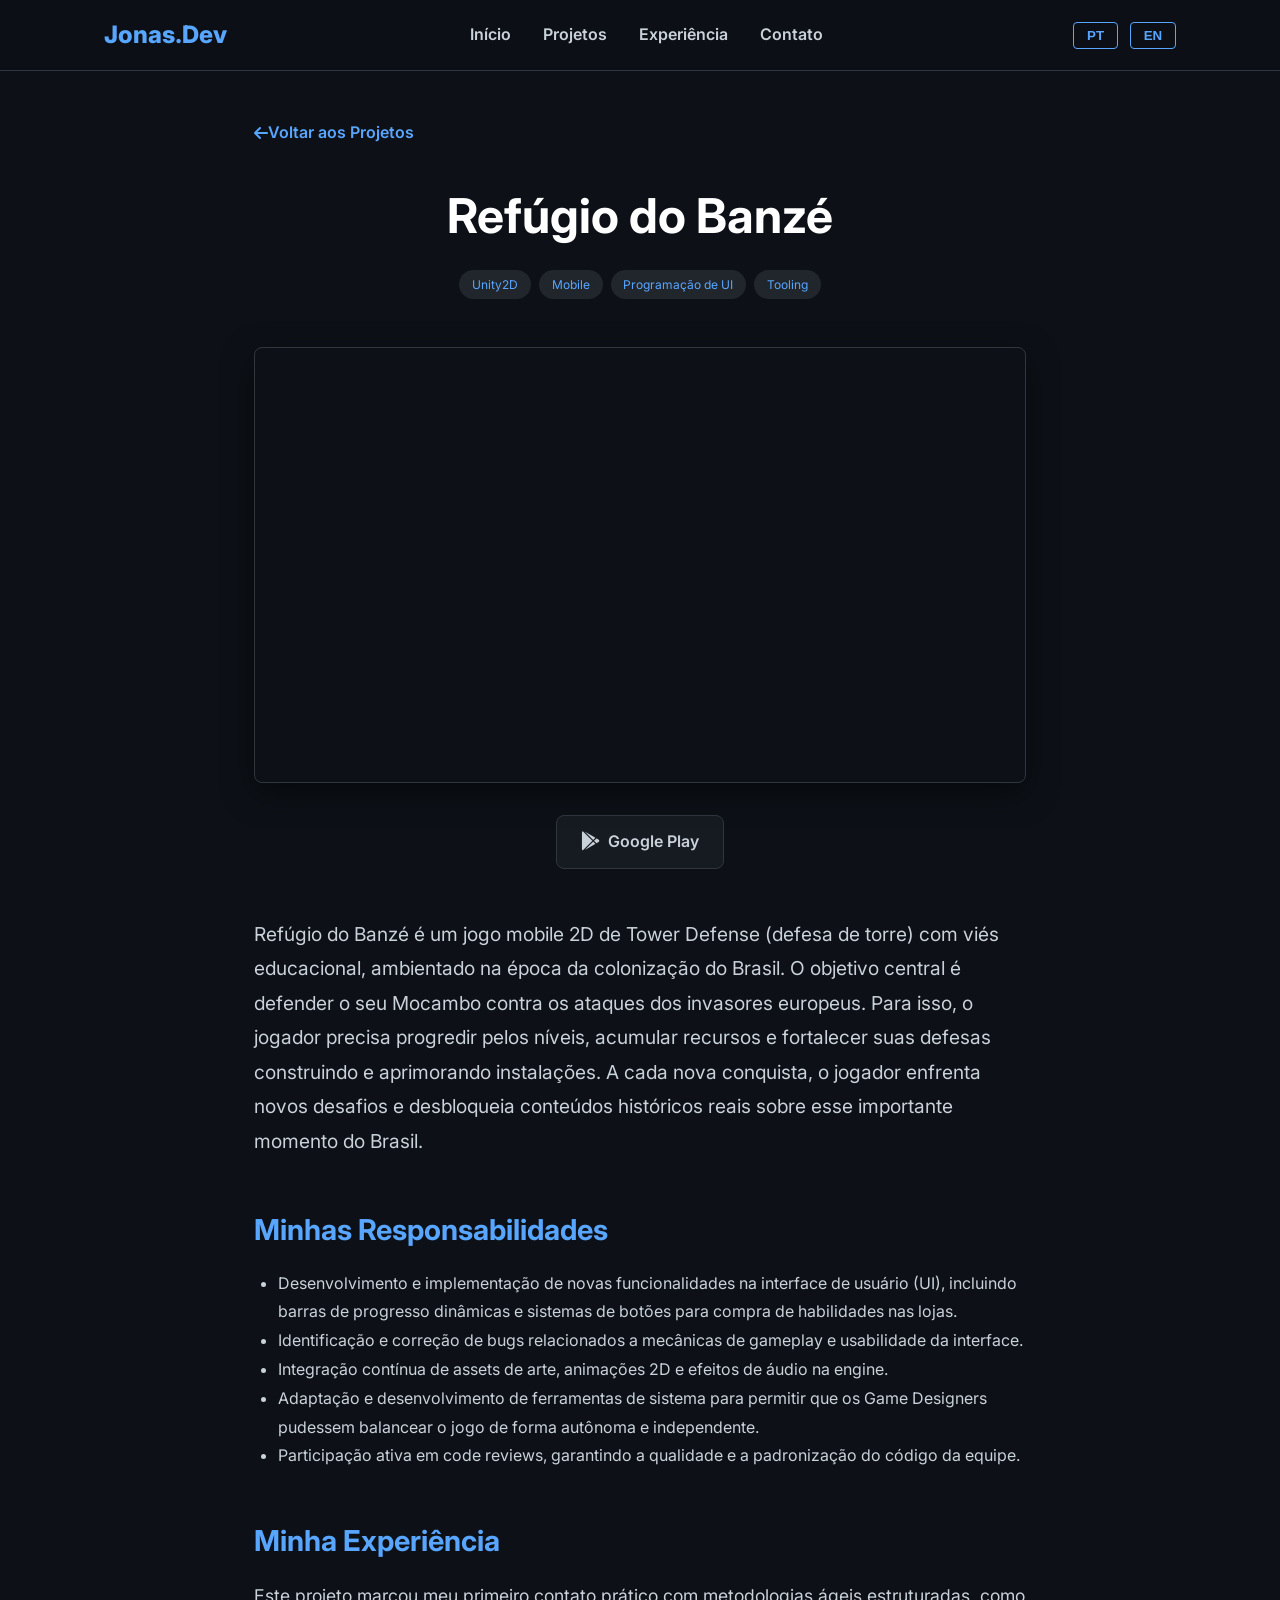
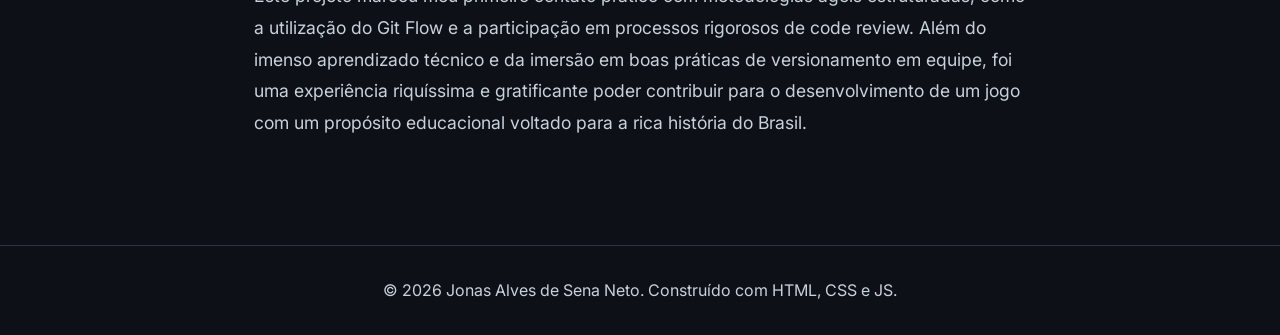
==== banze.html @ 4d8dca1b "add base project" ====
<!DOCTYPE html>
<html lang="pt-BR">
<head>
    <meta charset="UTF-8">
    <meta name="viewport" content="width=device-width, initial-scale=1.0">
    <title>Refúgio do Banzé | Jonas Sena</title>
    <link href="https://fonts.googleapis.com/css2?family=Inter:wght@300;400;600;800&display=swap" rel="stylesheet">
    <link rel="stylesheet" href="https://cdnjs.cloudflare.com/ajax/libs/font-awesome/6.4.0/css/all.min.css">
    <link rel="stylesheet" href="css/style.css">
</head>
<body>

    <header>
        <nav>
            <div class="logo">Jonas.Dev</div>
            <ul class="nav-links">
                <li><a href="index.html#inicio" data-i18n="nav_home">Início</a></li>
                <li><a href="index.html#projetos" data-i18n="nav_projects">Projetos</a></li>
                <li><a href="index.html#experiencia" data-i18n="nav_experience">Experiência</a></li>
                <li><a href="index.html#contato" data-i18n="nav_contact">Contato</a></li>
            </ul>
            <div class="lang-buttons">
                <button onclick="changeLanguage('pt')">PT</button>
                <button onclick="changeLanguage('en')">EN</button>
            </div>
        </nav>
    </header>

    <section class="project-page fade-in">
        <a href="index.html#projetos" class="back-link"><i class="fa-solid fa-arrow-left"></i> <span data-i18n="btn_back">Voltar aos Projetos</span></a>

        <div class="project-header">
            <h1 data-i18n="proj3_title">Refúgio do Banzé</h1>
            <div class="tags" style="justify-content: center;">
                <span data-i18n="tag_unity2d">Unity2D</span>
                <span data-i18n="tag_mobile">Mobile</span>
                <span data-i18n="tag_ui_prog">Programação de UI</span>
                <span data-i18n="tag_tooling">Tooling</span>
            </div>
        </div>

        <div class="project-video-container">
            <iframe src="https://www.youtube.com/embed/COLOQUE_SEU_VIDEO_AQUI" title="Refúgio do Banzé Gameplay" frameborder="0" allow="accelerometer; autoplay; clipboard-write; encrypted-media; gyroscope; picture-in-picture" allowfullscreen></iframe>
        </div>

        <div class="platform-links">
            <a href="https://play.google.com/store/apps/details?id=com.BaladeiraStudio.RefugioDoBanze" target="_blank" class="platform-btn playstore">
                <i class="fa-brands fa-google-play"></i> Google Play
            </a>
        </div>

        <div class="project-details">
            <p data-i18n="banze_desc" style="font-size: 1.2rem; margin-bottom: 3rem;">
                Refúgio do Banzé é um jogo mobile 2D de Tower Defense (defesa de torre) com viés educacional, ambientado na época da colonização do Brasil. O objetivo central é defender o seu Mocambo contra os ataques dos invasores europeus. Para isso, o jogador precisa progredir pelos níveis, acumular recursos e fortalecer suas defesas construindo e aprimorando instalações. A cada nova conquista, o jogador enfrenta novos desafios e desbloqueia conteúdos históricos reais sobre esse importante momento do Brasil.
            </p>
            
            <h2 data-i18n="proj_resp_title">Minhas Responsabilidades</h2>
            <ul data-i18n="banze_resp_list" style="margin-bottom: 3rem; padding-left: 1.5rem; color: #c9d1d9; line-height: 1.8;">
                <li>Desenvolvimento e implementação de novas funcionalidades na interface de usuário (UI), incluindo barras de progresso dinâmicas e sistemas de botões para compra de habilidades nas lojas.</li>
                <li>Identificação e correção de bugs relacionados a mecânicas de gameplay e usabilidade da interface.</li>
                <li>Integração contínua de assets de arte, animações 2D e efeitos de áudio na engine.</li>
                <li>Adaptação e desenvolvimento de ferramentas de sistema para permitir que os Game Designers pudessem balancear o jogo de forma autônoma e independente.</li>
                <li>Participação ativa em code reviews, garantindo a qualidade e a padronização do código da equipe.</li>
            </ul>
            
            <h2 data-i18n="proj_exp_title">Minha Experiência</h2>
            <p data-i18n="banze_exp_text">
                Este projeto marcou meu primeiro contato prático com metodologias ágeis estruturadas, como a utilização do Git Flow e a participação em processos rigorosos de code review. Além do imenso aprendizado técnico e da imersão em boas práticas de versionamento em equipe, foi uma experiência riquíssima e gratificante poder contribuir para o desenvolvimento de um jogo com um propósito educacional voltado para a rica história do Brasil.
            </p>
        </div>
    </section>

    <footer>
        <p data-i18n="footer_text">© 2026 Jonas Alves de Sena Neto. Construído com HTML, CSS e JS.</p>
    </footer>

    <script src="js/main.js"></script>
</body>
</html>
---- css/style.css ----
/* Variáveis de Cores (Tema Escuro) */
:root {
    --bg-color: #0d1117; /* Fundo principal escuro */
    --surface-color: #161b22; /* Fundo secundário (cards) */
    --text-color: #c9d1d9; /* Texto claro */
    --accent-color: #58a6ff; /* Azul para destaques */
    --accent-hover: #1f6feb; /* Azul escuro para hover */
}

* {
    margin: 0;
    padding: 0;
    box-sizing: border-box;
}

html {
    scroll-behavior: smooth; /* Rolagem suave ao clicar nos links */
}

body {
    font-family: 'Inter', sans-serif;
    background-color: var(--bg-color);
    color: var(--text-color);
    line-height: 1.6;
}

/* --- Cabeçalho --- */
header {
    position: fixed;
    top: 0;
    width: 100%;
    background-color: rgba(13, 17, 23, 0.95);
    backdrop-filter: blur(5px);
    z-index: 1000;
    border-bottom: 1px solid #30363d;
}

nav {
    display: flex;
    justify-content: space-between;
    align-items: center;
    padding: 1rem 5%;
    max-width: 1200px;
    margin: 0 auto;
}

.logo {
    font-size: 1.5rem;
    font-weight: 800;
    color: var(--accent-color);
}

.nav-links {
    list-style: none;
    display: flex;
    gap: 2rem;
}

.nav-links a {
    color: var(--text-color);
    text-decoration: none;
    font-weight: 600;
    transition: color 0.3s;
}

.nav-links a:hover {
    color: var(--accent-color);
}

.lang-buttons button {
    background-color: transparent;
    border: 1px solid var(--accent-color);
    color: var(--accent-color);
    padding: 0.3rem 0.8rem;
    margin-left: 0.5rem;
    cursor: pointer;
    border-radius: 4px;
    font-weight: bold;
    transition: all 0.3s;
}

.lang-buttons button:hover {
    background-color: var(--accent-color);
    color: var(--bg-color);
}

/* --- Seções Globais --- */
section {
    padding: 100px 5% 50px;
    min-height: 100vh;
    max-width: 1200px;
    margin: 0 auto;
    display: flex;
    flex-direction: column;
    justify-content: center;
}

.section-title {
    font-size: 2.5rem;
    margin-bottom: 2rem;
    color: #fff;
    border-left: 4px solid var(--accent-color);
    padding-left: 10px;
}

.highlight {
    color: var(--accent-color);
}

/* --- Início --- */
.intro-wrapper {
    display: flex;
    align-items: center; /* Centraliza verticalmente o texto com a foto */
    justify-content: space-between;
    gap: 3rem; /* Espaço entre o texto e a foto */
}

.intro-content {
    flex: 1; /* Faz o texto ocupar o espaço restante */
}

.intro-content h1 {
    font-size: 4rem;
    line-height: 1.2;
}

.intro-content h2 {
    font-size: 2rem;
    color: #8b949e;
    margin-bottom: 1rem;
}

.intro-content p {
    font-size: 1.1rem;
    max-width: 650px;
    color: #c9d1d9;
}

/* Estilos da Foto de Perfil */
.intro-image {
    flex-shrink: 0; /* Impede a foto de amassar */
}

.intro-image img {
    width: 320px;
    height: 320px;
    object-fit: cover; /* Garante que a foto não fique esticada */
    border-radius: 50%; /* Deixa a foto redonda (mude para 15px se quiser quadrada com cantos arredondados) */
    border: 4px solid var(--accent-color); /* Borda com a cor de destaque do site */
    box-shadow: 0 10px 30px rgba(0, 0, 0, 0.5); /* Sombra suave para dar profundidade */
}

/* Responsividade (Para celulares e tablets) */
@media (max-width: 900px) {
    .intro-wrapper {
        flex-direction: column-reverse; /* Coloca o texto embaixo e a foto em cima no celular */
        text-align: center;
        gap: 2rem;
    }

    .intro-content p {
        max-width: 100%; /* O texto ocupa 100% da tela no celular */
        margin: 0 auto;
    }

    .intro-image img {
        width: 220px; /* Reduz o tamanho da foto no celular */
        height: 220px;
    }

    .intro-content h1 {
        font-size: 3rem; /* Reduz um pouco o título no celular */
    }
}

/* --- Habilidades --- */
.skills-grid {
    display: grid;
    /* Reduzimos a largura mínima para 110px, deixando as caixas mais compactas */
    grid-template-columns: repeat(auto-fit, minmax(110px, 1fr));
    gap: 1rem;
}

.skill-card {
    background-color: var(--surface-color);
    padding: 1.2rem 0.8rem; 
    border-radius: 8px;
    text-align: center;
    border: 1px solid #30363d;
    display: flex;
    flex-direction: column;
    justify-content: center;
    align-items: center;
}

.skill-card i {
    font-size: 3rem; /* Ícones grandes novamente para dar mais destaque */
    color: var(--accent-color);
    margin-bottom: 0.8rem;
}

.skill-card p {
    font-size: 0.9rem; 
    font-weight: 600;
    margin: 0; /* Remove margens extras do texto para não esticar a caixa */
}

/* CORREÇÃO: Bloco .skill-card:hover removido daqui para tirar o destaque */

/* --- Projetos --- */
.projects-container {
    display: grid;
    grid-template-columns: repeat(auto-fit, minmax(300px, 1fr));
    gap: 2rem;
}

.project-card {
    background-color: var(--surface-color);
    border-radius: 8px;
    overflow: hidden;
    border: 1px solid #30363d;
    
    /* Novas propriedades adicionadas */
    transition: transform 0.3s, border-color 0.3s;
    cursor: pointer; /* Garante que o cursor vire uma mãozinha */
    display: block; /* Necessário caso você transforme a div em link */
    text-decoration: none; /* Remove o sublinhado caso seja um link */
    color: inherit; /* Mantém a cor do texto original */
}

/* Novo efeito hover para os projetos */
.project-card:hover {
    transform: translateY(-5px);
    border-color: var(--accent-color);
}

/* O contêiner principal das capas */
.project-img {
    width: 100%; /* Faz a imagem ocupar toda a largura do card */
    height: 200px; /* Mantém a altura fixa padrão */
    object-fit: cover; /* MÁGICA: Corta a imagem perfeitamente se ela não couber, sem achatar! */
    display: block; /* Remove espaços em branco indesejados abaixo da imagem */
    border-bottom: 1px solid #30363d; /* Cria uma linha divisória sutil entre a imagem e o texto */
}

/* Regra PADRÃO: Mantém as outras imagens centralizadas e sem cortar (como Banzé, Machick, Eclipse) */
.project-img img {
    width: 100%;     /* Força a preencher a largura */
    height: 100%;    /* Força a preencher a altura (200px) */
    display: block;  /* Remove espaços em branco indesejados abaixo da imagem */
    object-fit: cover; /* A MÁGICA: Corta o excesso preenchendo o fundo sem distorcer! */
    object-position: left; /* Garante que o corte foque no centro da imagem */
}

/* Regra ESPECÍFICA: Força apenas o Grau e o Fixa a preencherem 100% do fundo */
.project-img img.img-fill {
    max-height: none; /* Remove a limitação de 90% */
    max-width: none;
    width: 100%;      /* Força a preencher a largura */
    height: 100%;     /* Força a preencher a altura */
    object-fit: cover; /* Corta o excesso preenchendo o fundo sem distorcer */
    object-position: center;
}

.project-info {
    padding: 1.5rem;
}

.project-info h3 {
    color: #fff;
    margin-bottom: 0.5rem;
}

/* --- Tags dos Projetos --- */
.tags {
    margin-top: 1rem;
    display: flex;
    flex-wrap: wrap; /* Permite que as tags pulem para a linha de baixo quando faltar espaço */
    gap: 0.5rem;
}

.tags span {
    background-color: #21262d;
    padding: 0.3rem 0.8rem;
    border-radius: 20px;
    font-size: 0.75rem; /* Diminuí levemente a fonte para caber melhor */
    color: var(--accent-color);
    white-space: nowrap; /* Impede que o texto de uma única tag quebre no meio da palavra */
}

/* --- Experiência (Timeline) --- */
.timeline {
    border-left: 2px solid #30363d;
    padding-left: 20px;
    margin-left: 10px;
}

.timeline-item {
    margin-bottom: 2rem;
    position: relative;
}

.timeline-item::before {
    content: '';
    position: absolute;
    left: -27px;
    top: 5px;
    width: 12px;
    height: 12px;
    background-color: var(--accent-color);
    border-radius: 50%;
}

.timeline-item h3 {
    color: #fff;
}

.timeline-item .date {
    font-size: 0.9rem;
    color: var(--accent-color);
    display: block;
    margin-bottom: 0.5rem;
}

/* --- Rodapé --- */
footer {
    text-align: center;
    padding: 2rem;
    border-top: 1px solid #30363d;
    margin-top: 2rem;
}

/* --- Animação JS --- */
.fade-in {
    opacity: 0;
    transform: translateY(30px);
    transition: opacity 0.6s ease-out, transform 0.6s ease-out;
}

.fade-in.visible {
    opacity: 1;
    transform: translateY(0);
}

/* --- Correção para os cards de Educação e Contato --- */
#contato .skill-card {
    display: block; /* Remove o Flexbox que estava forçando a centralização */
    text-align: left; /* Garante o texto na esquerda */
    padding: 2rem; /* Devolve um espaçamento interno maior, melhor para leitura de textos longos */
}

/* =========================================
   ESTILOS DA PÁGINA ESPECÍFICA DO PROJETO 
   ========================================= */

.project-page {
    padding-top: 120px; /* Dá um respiro para o cabeçalho fixo não cobrir o conteúdo */
    max-width: 900px; /* Deixa o texto numa largura mais confortável para leitura */
}

.back-link {
    display: inline-flex;
    align-items: center;
    margin-bottom: 2rem;
    color: var(--accent-color);
    text-decoration: none;
    font-weight: 600;
    transition: transform 0.3s;
}

.back-link:hover {
    transform: translateX(-5px); /* Efeito legal de voltar */
}

.project-header {
    text-align: center;
    margin-bottom: 3rem;
}

.project-header h1 {
    font-size: 3rem;
    margin-bottom: 1rem;
    color: #fff;
}

/* Deixa o vídeo responsivo na proporção 16:9 */
.project-video-container {
    position: relative;
    padding-bottom: 56.25%; /* Proporção mágica do 16:9 */
    height: 0;
    overflow: hidden;
    border-radius: 8px;
    box-shadow: 0 10px 30px rgba(0,0,0,0.5);
    margin-bottom: 2rem;
    border: 1px solid #30363d;
}

.project-video-container iframe {
    position: absolute;
    top: 0;
    left: 0;
    width: 100%;
    height: 100%;
}

.platform-links {
    display: flex;
    justify-content: center;
    flex-wrap: wrap;
    gap: 1rem;
    margin-bottom: 3rem;
}

.platform-btn {
    display: flex;
    align-items: center;
    gap: 0.5rem;
    background-color: var(--surface-color);
    color: var(--text-color);
    padding: 0.8rem 1.5rem;
    border-radius: 8px;
    text-decoration: none;
    font-weight: 600;
    border: 1px solid #30363d;
    transition: all 0.3s;
}

.platform-btn i {
    font-size: 1.2rem;
}

.platform-btn.playstore:hover {
    border-color: #3bccff;
    color: #3bccff;
}

.project-details h2 {
    color: var(--accent-color);
    margin-top: 2rem;
    margin-bottom: 1rem;
    font-size: 1.8rem;
}

.project-details p {
    margin-bottom: 1.5rem;
    font-size: 1.1rem;
    color: #c9d1d9;
    line-height: 1.8;
}
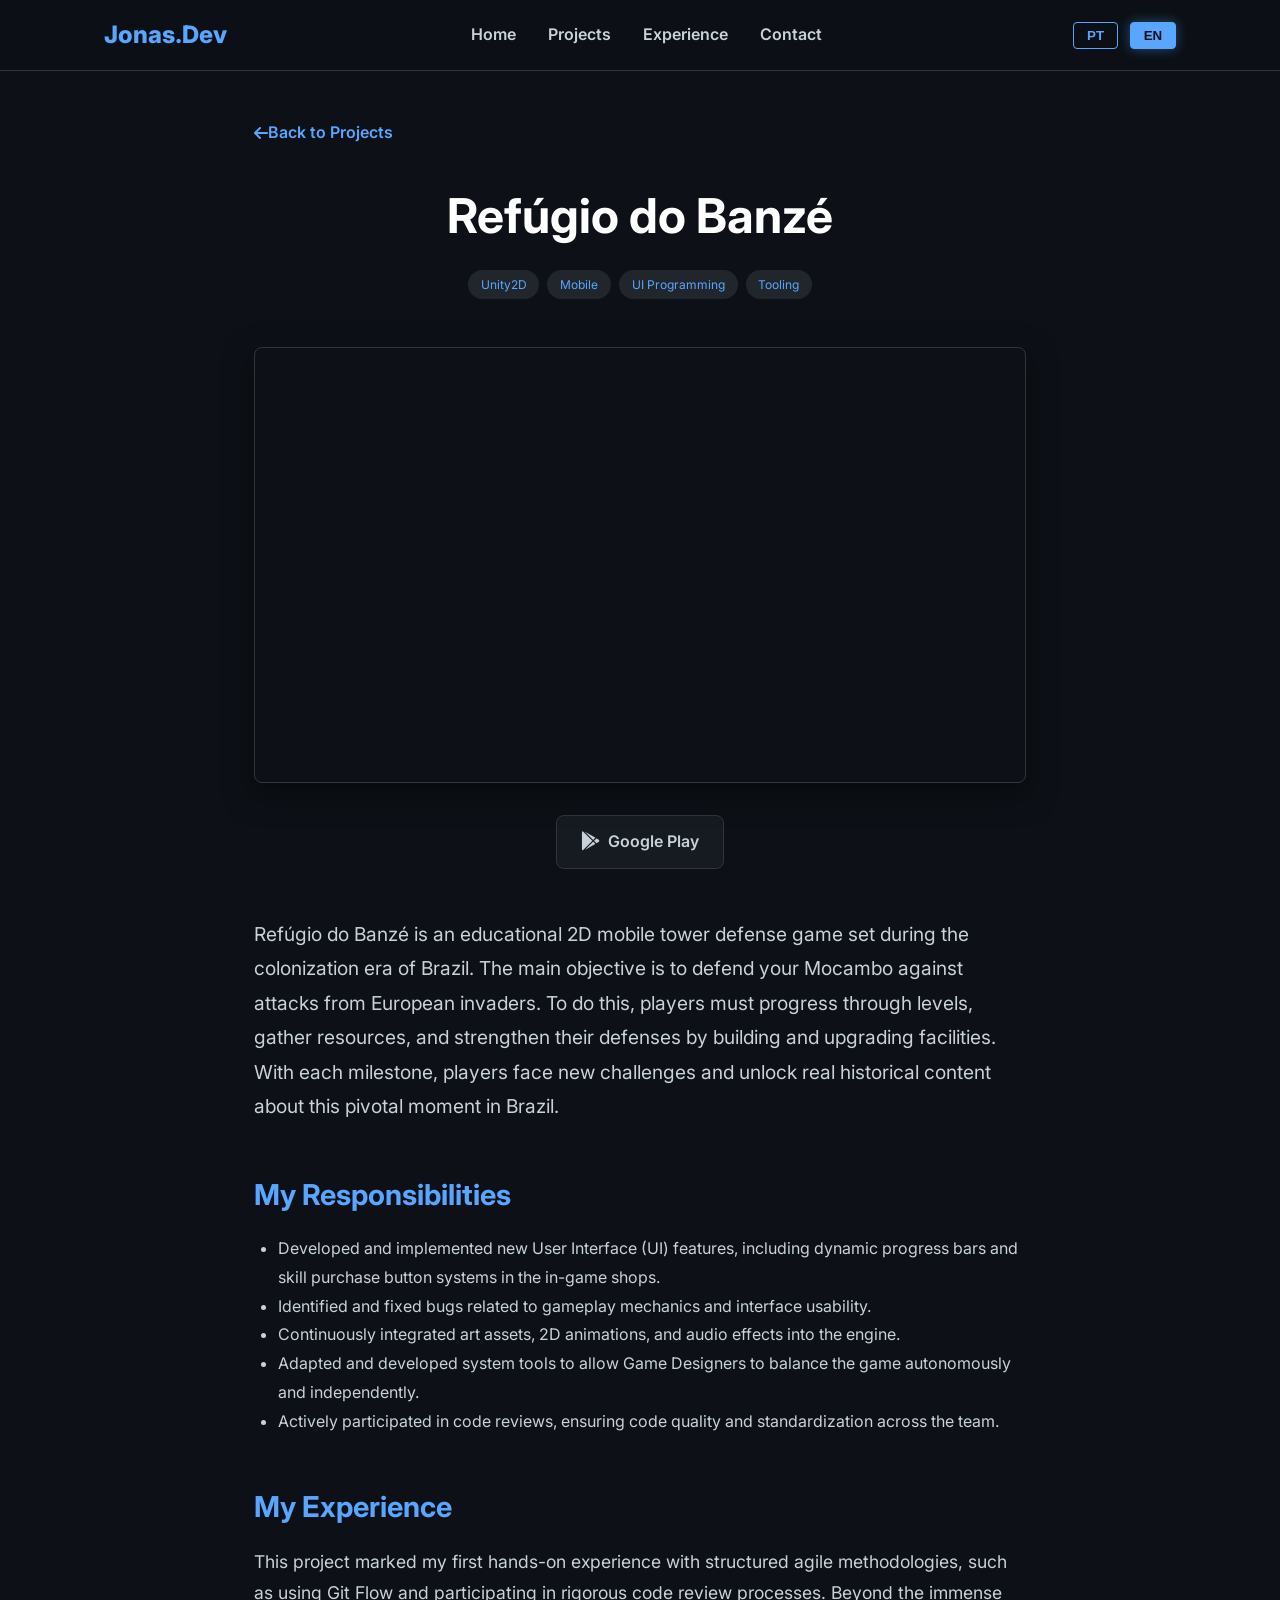
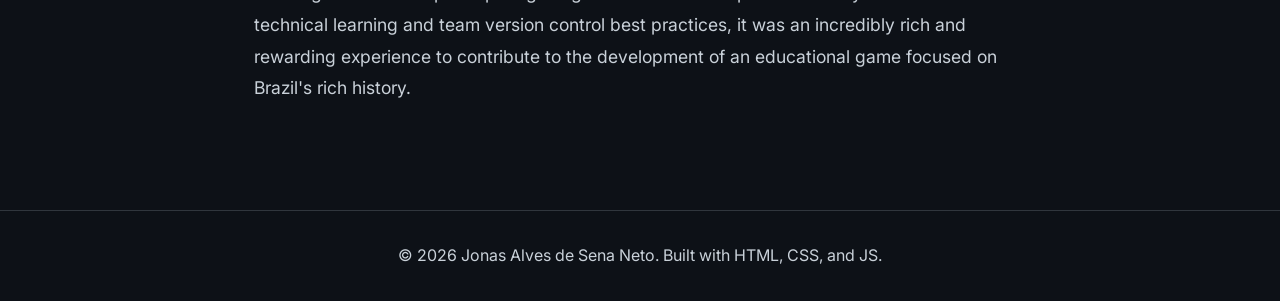
==== commit c15400d4: "refactored translation system" ====
--- a/banze.html
+++ b/banze.html
@@ -3,7 +3,7 @@
 <head>
     <meta charset="UTF-8">
     <meta name="viewport" content="width=device-width, initial-scale=1.0">
-    <title>Refúgio do Banzé | Jonas Sena</title>
+    <title data-i18n="page_title_banze">Refúgio do Banzé | Jonas Sena</title>
     <link href="https://fonts.googleapis.com/css2?family=Inter:wght@300;400;600;800&display=swap" rel="stylesheet">
     <link rel="stylesheet" href="https://cdnjs.cloudflare.com/ajax/libs/font-awesome/6.4.0/css/all.min.css">
     <link rel="stylesheet" href="css/style.css">
@@ -20,8 +20,8 @@
                 <li><a href="index.html#contato" data-i18n="nav_contact">Contato</a></li>
             </ul>
             <div class="lang-buttons">
-                <button onclick="changeLanguage('pt')">PT</button>
-                <button onclick="changeLanguage('en')">EN</button>
+                <button data-lang="pt" onclick="changeLanguage('pt')">PT</button>
+                <button data-lang="en" onclick="changeLanguage('en')">EN</button>
             </div>
         </nav>
     </header>
@@ -74,6 +74,8 @@
         <p data-i18n="footer_text">© 2026 Jonas Alves de Sena Neto. Construído com HTML, CSS e JS.</p>
     </footer>
 
+    <script src="js/translations.js"></script>
+    <script src="js/i18n.js"></script>
     <script src="js/main.js"></script>
 </body>
 </html>
--- a/css/style.css
+++ b/css/style.css
@@ -76,12 +76,17 @@
     cursor: pointer;
     border-radius: 4px;
     font-weight: bold;
-    transition: all 0.3s;
+    transition: all 0.25s ease;
 }
 
 .lang-buttons button:hover {
+    background-color: rgba(88, 166, 255, 0.2);
+}
+
+.lang-buttons button.active {
     background-color: var(--accent-color);
     color: var(--bg-color);
+    box-shadow: 0 0 12px rgba(88, 166, 255, 0.4);
 }
 
 /* --- Seções Globais --- */
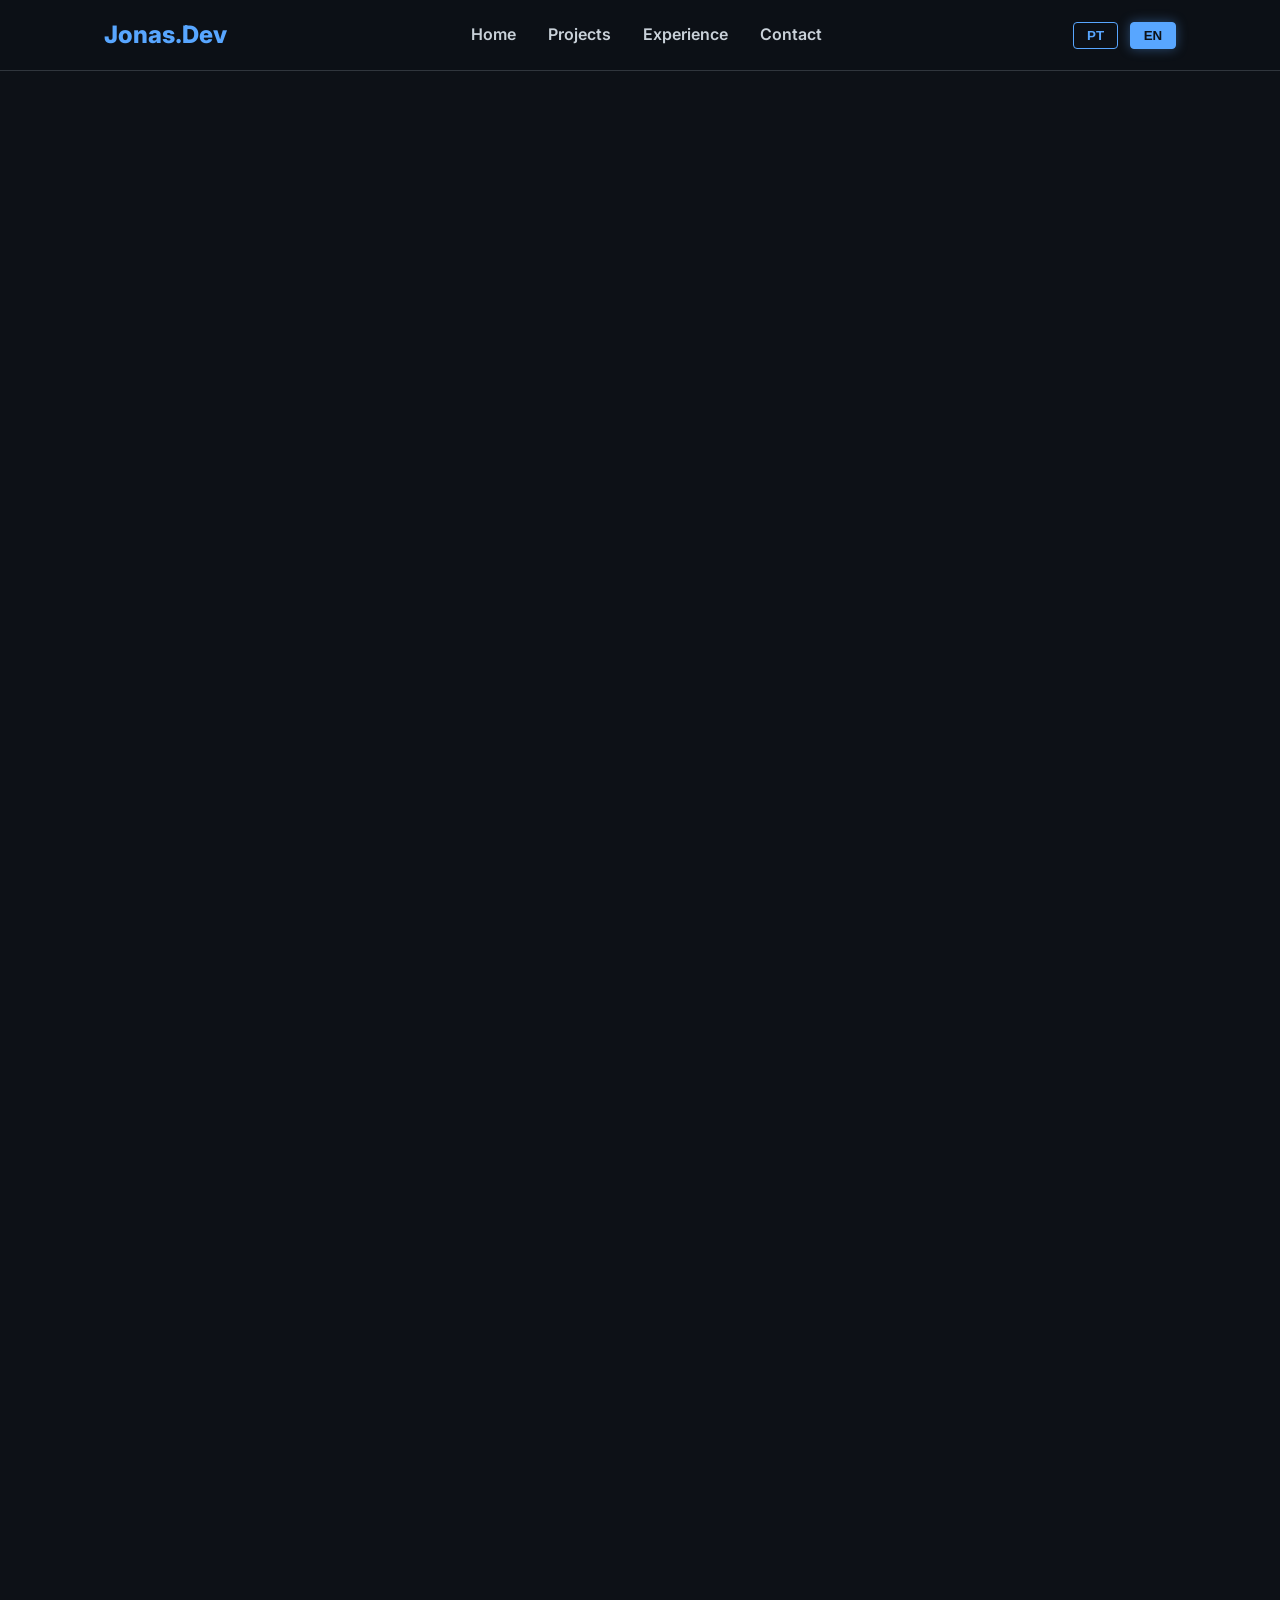
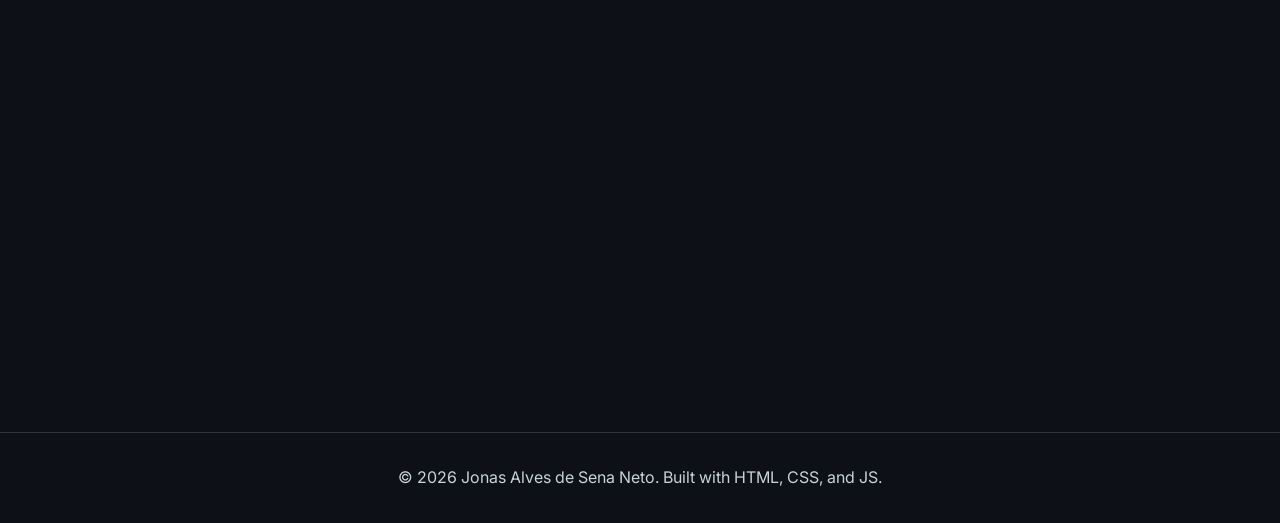
==== commit 38f55295: "add many things" ====
--- a/banze.html
+++ b/banze.html
@@ -39,13 +39,26 @@
             </div>
         </div>
 
-        <div class="project-video-container">
-            <iframe src="https://www.youtube.com/embed/COLOQUE_SEU_VIDEO_AQUI" title="Refúgio do Banzé Gameplay" frameborder="0" allow="accelerometer; autoplay; clipboard-write; encrypted-media; gyroscope; picture-in-picture" allowfullscreen></iframe>
+        <div class="project-gallery">
+            <div class="gallery-banner">
+                <img src="images/banze-banner.png" alt="O Refúgio de Banzé - Arte Oficial" loading="lazy">
+            </div>
+            <div class="gallery-screens">
+                <div class="gallery-item">
+                    <img src="images/banze-screen-1.png" alt="Refúgio do Banzé - Gerenciamento e Exploração" loading="lazy">
+                </div>
+                <div class="gallery-item">
+                    <img src="images/banze-screen-2.png" alt="Refúgio do Banzé - Combate e Habilidades" loading="lazy">
+                </div>
+                <div class="gallery-item">
+                    <img src="images/banze-screen-3.png" alt="Refúgio do Banzé - Interface do Conselho" loading="lazy">
+                </div>
+            </div>
         </div>
 
         <div class="platform-links">
-            <a href="https://play.google.com/store/apps/details?id=com.BaladeiraStudio.RefugioDoBanze" target="_blank" class="platform-btn playstore">
-                <i class="fa-brands fa-google-play"></i> Google Play
+            <a href="https://baladeirastudio.com/jogos#jogos" target="_blank" class="platform-btn website">
+                <i class="fa-solid fa-globe"></i> <span data-i18n="btn_website">Site Oficial</span>
             </a>
         </div>
 
@@ -60,6 +73,7 @@
                 <li>Identificação e correção de bugs relacionados a mecânicas de gameplay e usabilidade da interface.</li>
                 <li>Integração contínua de assets de arte, animações 2D e efeitos de áudio na engine.</li>
                 <li>Adaptação e desenvolvimento de ferramentas de sistema para permitir que os Game Designers pudessem balancear o jogo de forma autônoma e independente.</li>
+                <li>Colaboração direta com desenvolvedores, artistas, designers e producers, alinhando implementação técnica, arte e balanceamento de jogo.</li>
                 <li>Participação ativa em code reviews, garantindo a qualidade e a padronização do código da equipe.</li>
             </ul>
             
--- a/css/style.css
+++ b/css/style.css
@@ -1,454 +1,801 @@
-/* Variáveis de Cores (Tema Escuro) */
-:root {
-    --bg-color: #0d1117; /* Fundo principal escuro */
-    --surface-color: #161b22; /* Fundo secundário (cards) */
-    --text-color: #c9d1d9; /* Texto claro */
-    --accent-color: #58a6ff; /* Azul para destaques */
-    --accent-hover: #1f6feb; /* Azul escuro para hover */
-}
-
-* {
-    margin: 0;
-    padding: 0;
-    box-sizing: border-box;
-}
-
-html {
-    scroll-behavior: smooth; /* Rolagem suave ao clicar nos links */
-}
-
-body {
-    font-family: 'Inter', sans-serif;
-    background-color: var(--bg-color);
-    color: var(--text-color);
-    line-height: 1.6;
-}
-
-/* --- Cabeçalho --- */
-header {
-    position: fixed;
-    top: 0;
-    width: 100%;
-    background-color: rgba(13, 17, 23, 0.95);
-    backdrop-filter: blur(5px);
-    z-index: 1000;
-    border-bottom: 1px solid #30363d;
-}
-
-nav {
-    display: flex;
-    justify-content: space-between;
-    align-items: center;
-    padding: 1rem 5%;
-    max-width: 1200px;
-    margin: 0 auto;
-}
-
-.logo {
-    font-size: 1.5rem;
-    font-weight: 800;
-    color: var(--accent-color);
-}
-
-.nav-links {
-    list-style: none;
-    display: flex;
-    gap: 2rem;
-}
-
-.nav-links a {
-    color: var(--text-color);
-    text-decoration: none;
-    font-weight: 600;
-    transition: color 0.3s;
-}
-
-.nav-links a:hover {
-    color: var(--accent-color);
-}
-
-.lang-buttons button {
-    background-color: transparent;
-    border: 1px solid var(--accent-color);
-    color: var(--accent-color);
-    padding: 0.3rem 0.8rem;
-    margin-left: 0.5rem;
-    cursor: pointer;
-    border-radius: 4px;
-    font-weight: bold;
-    transition: all 0.25s ease;
-}
-
-.lang-buttons button:hover {
-    background-color: rgba(88, 166, 255, 0.2);
-}
-
-.lang-buttons button.active {
-    background-color: var(--accent-color);
-    color: var(--bg-color);
-    box-shadow: 0 0 12px rgba(88, 166, 255, 0.4);
-}
-
-/* --- Seções Globais --- */
-section {
-    padding: 100px 5% 50px;
-    min-height: 100vh;
-    max-width: 1200px;
-    margin: 0 auto;
-    display: flex;
-    flex-direction: column;
-    justify-content: center;
-}
-
-.section-title {
-    font-size: 2.5rem;
-    margin-bottom: 2rem;
-    color: #fff;
-    border-left: 4px solid var(--accent-color);
-    padding-left: 10px;
-}
-
-.highlight {
-    color: var(--accent-color);
-}
-
-/* --- Início --- */
-.intro-wrapper {
-    display: flex;
-    align-items: center; /* Centraliza verticalmente o texto com a foto */
-    justify-content: space-between;
-    gap: 3rem; /* Espaço entre o texto e a foto */
-}
-
-.intro-content {
-    flex: 1; /* Faz o texto ocupar o espaço restante */
-}
-
-.intro-content h1 {
-    font-size: 4rem;
-    line-height: 1.2;
-}
-
-.intro-content h2 {
-    font-size: 2rem;
-    color: #8b949e;
-    margin-bottom: 1rem;
-}
-
-.intro-content p {
-    font-size: 1.1rem;
-    max-width: 650px;
-    color: #c9d1d9;
-}
-
-/* Estilos da Foto de Perfil */
-.intro-image {
-    flex-shrink: 0; /* Impede a foto de amassar */
-}
-
-.intro-image img {
-    width: 320px;
-    height: 320px;
-    object-fit: cover; /* Garante que a foto não fique esticada */
-    border-radius: 50%; /* Deixa a foto redonda (mude para 15px se quiser quadrada com cantos arredondados) */
-    border: 4px solid var(--accent-color); /* Borda com a cor de destaque do site */
-    box-shadow: 0 10px 30px rgba(0, 0, 0, 0.5); /* Sombra suave para dar profundidade */
-}
-
-/* Responsividade (Para celulares e tablets) */
-@media (max-width: 900px) {
-    .intro-wrapper {
-        flex-direction: column-reverse; /* Coloca o texto embaixo e a foto em cima no celular */
-        text-align: center;
-        gap: 2rem;
-    }
-
-    .intro-content p {
-        max-width: 100%; /* O texto ocupa 100% da tela no celular */
-        margin: 0 auto;
-    }
-
-    .intro-image img {
-        width: 220px; /* Reduz o tamanho da foto no celular */
-        height: 220px;
-    }
-
-    .intro-content h1 {
-        font-size: 3rem; /* Reduz um pouco o título no celular */
-    }
-}
-
-/* --- Habilidades --- */
-.skills-grid {
-    display: grid;
-    /* Reduzimos a largura mínima para 110px, deixando as caixas mais compactas */
-    grid-template-columns: repeat(auto-fit, minmax(110px, 1fr));
-    gap: 1rem;
-}
-
-.skill-card {
-    background-color: var(--surface-color);
-    padding: 1.2rem 0.8rem; 
-    border-radius: 8px;
-    text-align: center;
-    border: 1px solid #30363d;
-    display: flex;
-    flex-direction: column;
-    justify-content: center;
-    align-items: center;
-}
-
-.skill-card i {
-    font-size: 3rem; /* Ícones grandes novamente para dar mais destaque */
-    color: var(--accent-color);
-    margin-bottom: 0.8rem;
-}
-
-.skill-card p {
-    font-size: 0.9rem; 
-    font-weight: 600;
-    margin: 0; /* Remove margens extras do texto para não esticar a caixa */
-}
-
-/* CORREÇÃO: Bloco .skill-card:hover removido daqui para tirar o destaque */
-
-/* --- Projetos --- */
-.projects-container {
-    display: grid;
-    grid-template-columns: repeat(auto-fit, minmax(300px, 1fr));
-    gap: 2rem;
-}
-
-.project-card {
-    background-color: var(--surface-color);
-    border-radius: 8px;
-    overflow: hidden;
-    border: 1px solid #30363d;
-    
-    /* Novas propriedades adicionadas */
-    transition: transform 0.3s, border-color 0.3s;
-    cursor: pointer; /* Garante que o cursor vire uma mãozinha */
-    display: block; /* Necessário caso você transforme a div em link */
-    text-decoration: none; /* Remove o sublinhado caso seja um link */
-    color: inherit; /* Mantém a cor do texto original */
-}
-
-/* Novo efeito hover para os projetos */
-.project-card:hover {
-    transform: translateY(-5px);
-    border-color: var(--accent-color);
-}
-
-/* O contêiner principal das capas */
-.project-img {
-    width: 100%; /* Faz a imagem ocupar toda a largura do card */
-    height: 200px; /* Mantém a altura fixa padrão */
-    object-fit: cover; /* MÁGICA: Corta a imagem perfeitamente se ela não couber, sem achatar! */
-    display: block; /* Remove espaços em branco indesejados abaixo da imagem */
-    border-bottom: 1px solid #30363d; /* Cria uma linha divisória sutil entre a imagem e o texto */
-}
-
-/* Regra PADRÃO: Mantém as outras imagens centralizadas e sem cortar (como Banzé, Machick, Eclipse) */
-.project-img img {
-    width: 100%;     /* Força a preencher a largura */
-    height: 100%;    /* Força a preencher a altura (200px) */
-    display: block;  /* Remove espaços em branco indesejados abaixo da imagem */
-    object-fit: cover; /* A MÁGICA: Corta o excesso preenchendo o fundo sem distorcer! */
-    object-position: left; /* Garante que o corte foque no centro da imagem */
-}
-
-/* Regra ESPECÍFICA: Força apenas o Grau e o Fixa a preencherem 100% do fundo */
-.project-img img.img-fill {
-    max-height: none; /* Remove a limitação de 90% */
-    max-width: none;
-    width: 100%;      /* Força a preencher a largura */
-    height: 100%;     /* Força a preencher a altura */
-    object-fit: cover; /* Corta o excesso preenchendo o fundo sem distorcer */
-    object-position: center;
-}
-
-.project-info {
-    padding: 1.5rem;
-}
-
-.project-info h3 {
-    color: #fff;
-    margin-bottom: 0.5rem;
-}
-
-/* --- Tags dos Projetos --- */
-.tags {
-    margin-top: 1rem;
-    display: flex;
-    flex-wrap: wrap; /* Permite que as tags pulem para a linha de baixo quando faltar espaço */
-    gap: 0.5rem;
-}
-
-.tags span {
-    background-color: #21262d;
-    padding: 0.3rem 0.8rem;
-    border-radius: 20px;
-    font-size: 0.75rem; /* Diminuí levemente a fonte para caber melhor */
-    color: var(--accent-color);
-    white-space: nowrap; /* Impede que o texto de uma única tag quebre no meio da palavra */
-}
-
-/* --- Experiência (Timeline) --- */
-.timeline {
-    border-left: 2px solid #30363d;
-    padding-left: 20px;
-    margin-left: 10px;
-}
-
-.timeline-item {
-    margin-bottom: 2rem;
-    position: relative;
-}
-
-.timeline-item::before {
-    content: '';
-    position: absolute;
-    left: -27px;
-    top: 5px;
-    width: 12px;
-    height: 12px;
-    background-color: var(--accent-color);
-    border-radius: 50%;
-}
-
-.timeline-item h3 {
-    color: #fff;
-}
-
-.timeline-item .date {
-    font-size: 0.9rem;
-    color: var(--accent-color);
-    display: block;
-    margin-bottom: 0.5rem;
-}
-
-/* --- Rodapé --- */
-footer {
-    text-align: center;
-    padding: 2rem;
-    border-top: 1px solid #30363d;
-    margin-top: 2rem;
-}
-
-/* --- Animação JS --- */
-.fade-in {
-    opacity: 0;
-    transform: translateY(30px);
-    transition: opacity 0.6s ease-out, transform 0.6s ease-out;
-}
-
-.fade-in.visible {
-    opacity: 1;
-    transform: translateY(0);
-}
-
-/* --- Correção para os cards de Educação e Contato --- */
-#contato .skill-card {
-    display: block; /* Remove o Flexbox que estava forçando a centralização */
-    text-align: left; /* Garante o texto na esquerda */
-    padding: 2rem; /* Devolve um espaçamento interno maior, melhor para leitura de textos longos */
-}
-
-/* =========================================
-   ESTILOS DA PÁGINA ESPECÍFICA DO PROJETO 
-   ========================================= */
-
-.project-page {
-    padding-top: 120px; /* Dá um respiro para o cabeçalho fixo não cobrir o conteúdo */
-    max-width: 900px; /* Deixa o texto numa largura mais confortável para leitura */
-}
-
-.back-link {
-    display: inline-flex;
-    align-items: center;
-    margin-bottom: 2rem;
-    color: var(--accent-color);
-    text-decoration: none;
-    font-weight: 600;
-    transition: transform 0.3s;
-}
-
-.back-link:hover {
-    transform: translateX(-5px); /* Efeito legal de voltar */
-}
-
-.project-header {
-    text-align: center;
-    margin-bottom: 3rem;
-}
-
-.project-header h1 {
-    font-size: 3rem;
-    margin-bottom: 1rem;
-    color: #fff;
-}
-
-/* Deixa o vídeo responsivo na proporção 16:9 */
-.project-video-container {
-    position: relative;
-    padding-bottom: 56.25%; /* Proporção mágica do 16:9 */
-    height: 0;
-    overflow: hidden;
-    border-radius: 8px;
-    box-shadow: 0 10px 30px rgba(0,0,0,0.5);
-    margin-bottom: 2rem;
-    border: 1px solid #30363d;
-}
-
-.project-video-container iframe {
-    position: absolute;
-    top: 0;
-    left: 0;
-    width: 100%;
-    height: 100%;
-}
-
-.platform-links {
-    display: flex;
-    justify-content: center;
-    flex-wrap: wrap;
-    gap: 1rem;
-    margin-bottom: 3rem;
-}
-
-.platform-btn {
-    display: flex;
-    align-items: center;
-    gap: 0.5rem;
-    background-color: var(--surface-color);
-    color: var(--text-color);
-    padding: 0.8rem 1.5rem;
-    border-radius: 8px;
-    text-decoration: none;
-    font-weight: 600;
-    border: 1px solid #30363d;
-    transition: all 0.3s;
-}
-
-.platform-btn i {
-    font-size: 1.2rem;
-}
-
-.platform-btn.playstore:hover {
-    border-color: #3bccff;
-    color: #3bccff;
-}
-
-.project-details h2 {
-    color: var(--accent-color);
-    margin-top: 2rem;
-    margin-bottom: 1rem;
-    font-size: 1.8rem;
-}
-
-.project-details p {
-    margin-bottom: 1.5rem;
-    font-size: 1.1rem;
-    color: #c9d1d9;
-    line-height: 1.8;
-}+/* Variáveis de Cores (Tema Escuro) */
+:root {
+    --bg-color: #0d1117; /* Fundo principal escuro */
+    --surface-color: #161b22; /* Fundo secundário (cards) */
+    --text-color: #c9d1d9; /* Texto claro */
+    --accent-color: #58a6ff; /* Azul para destaques */
+    --accent-hover: #1f6feb; /* Azul escuro para hover */
+}
+
+* {
+    margin: 0;
+    padding: 0;
+    box-sizing: border-box;
+}
+
+html {
+    scroll-behavior: smooth; /* Rolagem suave ao clicar nos links */
+}
+
+body {
+    font-family: 'Inter', sans-serif;
+    background-color: var(--bg-color);
+    color: var(--text-color);
+    line-height: 1.6;
+}
+
+/* --- Cabeçalho --- */
+header {
+    position: fixed;
+    top: 0;
+    width: 100%;
+    background-color: rgba(13, 17, 23, 0.95);
+    backdrop-filter: blur(5px);
+    z-index: 1000;
+    border-bottom: 1px solid #30363d;
+}
+
+nav {
+    display: flex;
+    justify-content: space-between;
+    align-items: center;
+    padding: 1rem 5%;
+    max-width: 1200px;
+    margin: 0 auto;
+}
+
+.logo {
+    font-size: 1.5rem;
+    font-weight: 800;
+    color: var(--accent-color);
+}
+
+.nav-links {
+    list-style: none;
+    display: flex;
+    gap: 2rem;
+}
+
+.nav-links a {
+    color: var(--text-color);
+    text-decoration: none;
+    font-weight: 600;
+    transition: color 0.3s;
+}
+
+.nav-links a:hover {
+    color: var(--accent-color);
+}
+
+.lang-buttons button {
+    background-color: transparent;
+    border: 1px solid var(--accent-color);
+    color: var(--accent-color);
+    padding: 0.3rem 0.8rem;
+    margin-left: 0.5rem;
+    cursor: pointer;
+    border-radius: 4px;
+    font-weight: bold;
+    transition: all 0.25s ease;
+}
+
+.lang-buttons button:hover {
+    background-color: rgba(88, 166, 255, 0.2);
+}
+
+.lang-buttons button.active {
+    background-color: var(--accent-color);
+    color: var(--bg-color);
+    box-shadow: 0 0 12px rgba(88, 166, 255, 0.4);
+}
+
+/* --- Seções Globais --- */
+section {
+    padding: 100px 5% 50px;
+    min-height: 100vh;
+    max-width: 1200px;
+    margin: 0 auto;
+    display: flex;
+    flex-direction: column;
+    justify-content: center;
+}
+
+.section-title {
+    font-size: 2.5rem;
+    margin-bottom: 2rem;
+    color: #fff;
+    border-left: 4px solid var(--accent-color);
+    padding-left: 10px;
+}
+
+.highlight {
+    color: var(--accent-color);
+}
+
+/* --- Início --- */
+.intro-wrapper {
+    display: flex;
+    align-items: center; /* Centraliza verticalmente o texto com a foto */
+    justify-content: space-between;
+    gap: 3rem; /* Espaço entre o texto e a foto */
+}
+
+.intro-content {
+    flex: 1; /* Faz o texto ocupar o espaço restante */
+}
+
+.intro-content h1 {
+    font-size: 4rem;
+    line-height: 1.2;
+}
+
+.intro-content h2 {
+    font-size: 2rem;
+    color: #8b949e;
+    margin-bottom: 1rem;
+}
+
+.intro-content p {
+    font-size: 1.1rem;
+    max-width: 650px;
+    color: #c9d1d9;
+}
+
+/* Estilos da Foto de Perfil */
+.intro-image {
+    flex-shrink: 0; /* Impede a foto de amassar */
+    display: flex;
+    flex-direction: column;
+    align-items: center;
+}
+
+.intro-image img {
+    width: 320px;
+    height: 320px;
+    object-fit: cover; /* Garante que a foto não fique esticada */
+    border-radius: 50%; /* Deixa a foto redonda (mude para 15px se quiser quadrada com cantos arredondados) */
+    border: 4px solid var(--accent-color); /* Borda com a cor de destaque do site */
+    box-shadow: 0 10px 30px rgba(0, 0, 0, 0.5); /* Sombra suave para dar profundidade */
+}
+
+/* Espaço Sucinto de Estatísticas abaixo da foto */
+.intro-stats {
+    display: flex;
+    align-items: center;
+    justify-content: space-around;
+    width: 100%;
+    max-width: 320px;
+    margin-top: 1.25rem;
+    padding: 0.85rem 1rem;
+    background-color: var(--surface-color);
+    border: 1px solid #30363d;
+    border-radius: 12px;
+    box-shadow: 0 4px 20px rgba(0, 0, 0, 0.3);
+}
+
+.stat-item {
+    text-align: center;
+    flex: 1;
+}
+
+.stat-number {
+    display: block;
+    font-size: 1.75rem;
+    font-weight: 800;
+    color: var(--accent-color);
+    line-height: 1.1;
+}
+
+.stat-label {
+    display: block;
+    font-size: 0.72rem;
+    font-weight: 600;
+    color: #8b949e;
+    margin-top: 0.25rem;
+    text-transform: uppercase;
+    letter-spacing: 0.5px;
+}
+
+.stat-divider {
+    width: 1px;
+    height: 35px;
+    background-color: #30363d;
+}
+
+/* Responsividade (Para celulares e tablets) */
+@media (max-width: 900px) {
+    .intro-wrapper {
+        flex-direction: column-reverse; /* Coloca o texto embaixo e a foto em cima no celular */
+        text-align: center;
+        gap: 2rem;
+    }
+
+    .intro-content p {
+        max-width: 100%; /* O texto ocupa 100% da tela no celular */
+        margin: 0 auto;
+    }
+
+    .intro-image img {
+        width: 220px; /* Reduz o tamanho da foto no celular */
+        height: 220px;
+    }
+
+    .intro-stats {
+        max-width: 260px;
+        margin-top: 1rem;
+    }
+
+    .intro-content h1 {
+        font-size: 3rem; /* Reduz um pouco o título no celular */
+    }
+}
+
+/* --- Habilidades --- */
+.skills-section {
+    margin-top: 4rem;
+}
+
+.skills-title {
+    font-size: 1.3rem;
+    color: #fff;
+    margin-bottom: 1.5rem;
+    font-weight: 700;
+    display: flex;
+    align-items: center;
+}
+
+.skills-title::after {
+    content: '';
+    flex: 1;
+    height: 1px;
+    background-color: #30363d;
+    margin-left: 1rem;
+}
+
+.skills-grid {
+    display: grid;
+    grid-template-columns: repeat(auto-fit, minmax(120px, 1fr));
+    gap: 0.75rem;
+}
+
+/* Em telas de desktop, organiza em exatamente 7 colunas (2 linhas completas) */
+@media (min-width: 960px) {
+    .skills-grid {
+        grid-template-columns: repeat(7, 1fr);
+    }
+}
+
+.skills-grid .skill-card {
+    background-color: var(--surface-color);
+    padding: 0.85rem 0.4rem; 
+    border-radius: 8px;
+    text-align: center;
+    border: 1px solid #30363d;
+    display: flex;
+    flex-direction: column;
+    justify-content: center;
+    align-items: center;
+    min-height: 90px;
+    transition: transform 0.25s ease, border-color 0.25s ease, box-shadow 0.25s ease;
+}
+
+.skills-grid .skill-card:hover {
+    transform: translateY(-3px);
+    border-color: var(--accent-color);
+    box-shadow: 0 4px 16px rgba(88, 166, 255, 0.15);
+}
+
+.skills-grid .skill-card i {
+    font-size: 1.5rem;
+    color: var(--accent-color);
+    margin-bottom: 0.45rem;
+}
+
+.skills-grid .skill-card p {
+    font-size: 0.76rem; 
+    font-weight: 600;
+    color: var(--text-color);
+    margin: 0;
+    line-height: 1.2;
+}
+
+/* --- Projetos --- */
+.projects-container {
+    display: grid;
+    grid-template-columns: repeat(auto-fit, minmax(300px, 1fr));
+    gap: 2rem;
+}
+
+.project-card {
+    background-color: var(--surface-color);
+    border-radius: 8px;
+    overflow: hidden;
+    border: 1px solid #30363d;
+    
+    /* Novas propriedades adicionadas */
+    transition: transform 0.3s, border-color 0.3s;
+    cursor: pointer; /* Garante que o cursor vire uma mãozinha */
+    display: block; /* Necessário caso você transforme a div em link */
+    text-decoration: none; /* Remove o sublinhado caso seja um link */
+    color: inherit; /* Mantém a cor do texto original */
+}
+
+/* Novo efeito hover para os projetos */
+.project-card:hover {
+    transform: translateY(-5px);
+    border-color: var(--accent-color);
+}
+
+/* O contêiner principal das capas */
+.project-img {
+    width: 100%; /* Faz a imagem ocupar toda a largura do card */
+    height: 200px; /* Mantém a altura fixa padrão */
+    object-fit: cover; /* MÁGICA: Corta a imagem perfeitamente se ela não couber, sem achatar! */
+    display: block; /* Remove espaços em branco indesejados abaixo da imagem */
+    border-bottom: 1px solid #30363d; /* Cria uma linha divisória sutil entre a imagem e o texto */
+}
+
+/* Regra PADRÃO: Mantém as outras imagens centralizadas e sem cortar (como Banzé, Machick, Eclipse) */
+.project-img img {
+    width: 100%;     /* Força a preencher a largura */
+    height: 100%;    /* Força a preencher a altura (200px) */
+    display: block;  /* Remove espaços em branco indesejados abaixo da imagem */
+    object-fit: cover; /* A MÁGICA: Corta o excesso preenchendo o fundo sem distorcer! */
+    object-position: left; /* Garante que o corte foque no centro da imagem */
+}
+
+/* Regra ESPECÍFICA: Força apenas o Grau e o Fixa a preencherem 100% do fundo */
+.project-img img.img-fill {
+    max-height: none; /* Remove a limitação de 90% */
+    max-width: none;
+    width: 100%;      /* Força a preencher a largura */
+    height: 100%;     /* Força a preencher a altura */
+    object-fit: cover; /* Corta o excesso preenchendo o fundo sem distorcer */
+    object-position: center;
+}
+
+.project-info {
+    padding: 1.5rem;
+}
+
+.project-info h3 {
+    color: #fff;
+    margin-bottom: 0.5rem;
+}
+
+/* --- Tags dos Projetos --- */
+.tags {
+    margin-top: 1rem;
+    display: flex;
+    flex-wrap: wrap; /* Permite que as tags pulem para a linha de baixo quando faltar espaço */
+    gap: 0.5rem;
+}
+
+.tags span {
+    background-color: #21262d;
+    padding: 0.3rem 0.8rem;
+    border-radius: 20px;
+    font-size: 0.75rem; /* Diminuí levemente a fonte para caber melhor */
+    color: var(--accent-color);
+    white-space: nowrap; /* Impede que o texto de uma única tag quebre no meio da palavra */
+}
+
+/* --- Experiência (Timeline) --- */
+.timeline {
+    border-left: 2px solid #30363d;
+    padding-left: 20px;
+    margin-left: 10px;
+}
+
+.timeline-item {
+    margin-bottom: 2rem;
+    position: relative;
+}
+
+.timeline-item::before {
+    content: '';
+    position: absolute;
+    left: -27px;
+    top: 5px;
+    width: 12px;
+    height: 12px;
+    background-color: var(--accent-color);
+    border-radius: 50%;
+}
+
+.timeline-item h3 {
+    color: #fff;
+}
+
+.timeline-item .date {
+    font-size: 0.9rem;
+    color: var(--accent-color);
+    display: block;
+    margin-bottom: 0.5rem;
+}
+
+/* --- Rodapé --- */
+footer {
+    text-align: center;
+    padding: 2rem;
+    border-top: 1px solid #30363d;
+    margin-top: 2rem;
+}
+
+/* --- Animação JS --- */
+.fade-in {
+    opacity: 0;
+    transform: translateY(30px);
+    transition: opacity 0.6s ease-out, transform 0.6s ease-out;
+}
+
+.fade-in.visible {
+    opacity: 1;
+    transform: translateY(0);
+}
+
+/* --- Correção para os cards de Educação e Contato --- */
+#contato .skill-card {
+    display: block; /* Remove o Flexbox que estava forçando a centralização */
+    text-align: left; /* Garante o texto na esquerda */
+    padding: 2rem; /* Devolve um espaçamento interno maior, melhor para leitura de textos longos */
+}
+
+/* =========================================
+   ESTILOS DA PÁGINA ESPECÍFICA DO PROJETO 
+   ========================================= */
+
+.project-page {
+    padding-top: 120px; /* Dá um respiro para o cabeçalho fixo não cobrir o conteúdo */
+    max-width: 900px; /* Deixa o texto numa largura mais confortável para leitura */
+}
+
+.back-link {
+    display: inline-flex;
+    align-items: center;
+    margin-bottom: 2rem;
+    color: var(--accent-color);
+    text-decoration: none;
+    font-weight: 600;
+    transition: transform 0.3s;
+}
+
+.back-link:hover {
+    transform: translateX(-5px); /* Efeito legal de voltar */
+}
+
+.project-header {
+    text-align: center;
+    margin-bottom: 3rem;
+}
+
+.project-header h1 {
+    font-size: 3rem;
+    margin-bottom: 1rem;
+    color: #fff;
+}
+
+/* Deixa o vídeo responsivo na proporção 16:9 */
+.project-video-container {
+    position: relative;
+    padding-bottom: 56.25%; /* Proporção mágica do 16:9 */
+    height: 0;
+    overflow: hidden;
+    border-radius: 8px;
+    box-shadow: 0 10px 30px rgba(0,0,0,0.5);
+    margin-bottom: 2rem;
+    border: 1px solid #30363d;
+}
+
+.project-video-container iframe,
+.project-video-container video {
+    position: absolute;
+    top: 0;
+    left: 0;
+    width: 100%;
+    height: 100%;
+    border: none;
+    object-fit: cover;
+    background-color: #000;
+}
+
+/* --- Galeria de Imagens de Projetos --- */
+.project-gallery {
+    display: flex;
+    flex-direction: column;
+    gap: 1.5rem;
+    margin-bottom: 2.5rem;
+}
+
+.gallery-banner {
+    width: 100%;
+    border-radius: 8px;
+    overflow: hidden;
+    border: 1px solid #30363d;
+    box-shadow: 0 10px 30px rgba(0, 0, 0, 0.4);
+    background-color: var(--surface-color);
+    transition: border-color 0.3s ease;
+}
+
+.gallery-banner:hover {
+    border-color: var(--accent-color);
+}
+
+.gallery-banner img {
+    width: 100%;
+    height: auto;
+    display: block;
+    object-fit: cover;
+}
+
+.gallery-screens {
+    display: grid;
+    grid-template-columns: repeat(3, 1fr);
+    gap: 1.5rem;
+}
+
+.gallery-item {
+    background-color: var(--surface-color);
+    border-radius: 8px;
+    overflow: hidden;
+    border: 1px solid #30363d;
+    box-shadow: 0 10px 30px rgba(0, 0, 0, 0.4);
+    display: flex;
+    justify-content: center;
+    align-items: center;
+    transition: transform 0.3s ease, border-color 0.3s ease, box-shadow 0.3s ease;
+}
+
+.gallery-item:hover {
+    transform: translateY(-6px);
+    border-color: var(--accent-color);
+    box-shadow: 0 16px 32px rgba(0, 0, 0, 0.6);
+}
+
+.gallery-item img {
+    width: 100%;
+    height: auto;
+    display: block;
+    object-fit: contain;
+}
+
+.gallery-screens-2x2 {
+    display: grid;
+    grid-template-columns: repeat(2, 1fr);
+    gap: 1.5rem;
+    margin-bottom: 2.5rem;
+}
+
+.gallery-screens-5 {
+    display: grid;
+    grid-template-columns: repeat(6, 1fr);
+    gap: 1.5rem;
+    margin-bottom: 2.5rem;
+}
+
+.gallery-screens-5 .gallery-item:nth-child(1),
+.gallery-screens-5 .gallery-item:nth-child(2),
+.gallery-screens-5 .gallery-item:nth-child(3) {
+    grid-column: span 2;
+}
+
+.gallery-screens-5 .gallery-item:nth-child(4),
+.gallery-screens-5 .gallery-item:nth-child(5) {
+    grid-column: span 3;
+}
+
+@media (max-width: 900px) {
+    .gallery-screens-5 {
+        grid-template-columns: repeat(2, 1fr);
+    }
+    .gallery-screens-5 .gallery-item:nth-child(1),
+    .gallery-screens-5 .gallery-item:nth-child(2),
+    .gallery-screens-5 .gallery-item:nth-child(3),
+    .gallery-screens-5 .gallery-item:nth-child(4) {
+        grid-column: span 1;
+    }
+    .gallery-screens-5 .gallery-item:nth-child(5) {
+        grid-column: span 2;
+    }
+}
+
+@media (max-width: 768px) {
+    .gallery-screens,
+    .gallery-screens-2x2 {
+        grid-template-columns: 1fr;
+        gap: 1.2rem;
+    }
+}
+
+@media (max-width: 600px) {
+    .gallery-screens-5 {
+        grid-template-columns: 1fr;
+        gap: 1.2rem;
+    }
+    .gallery-screens-5 .gallery-item:nth-child(n) {
+        grid-column: span 1;
+    }
+}
+
+/* --- Fixa Brasil - Dual Video Showcase --- */
+.project-videos-dual {
+    display: flex;
+    gap: 1.25rem;
+    margin-bottom: 2rem;
+    align-items: center;
+    justify-content: center;
+}
+
+.video-dual-main {
+    flex: 16;
+    aspect-ratio: 16 / 9;
+    border-radius: 8px;
+    overflow: hidden;
+    border: 1px solid #30363d;
+    box-shadow: 0 10px 30px rgba(0, 0, 0, 0.5);
+    background-color: var(--surface-color);
+}
+
+.video-dual-short {
+    flex: 5.0625;
+    aspect-ratio: 9 / 16;
+    border-radius: 8px;
+    overflow: hidden;
+    border: 1px solid #30363d;
+    box-shadow: 0 10px 30px rgba(0, 0, 0, 0.5);
+    background-color: var(--surface-color);
+}
+
+.video-dual-main iframe,
+.video-dual-short iframe {
+    width: 100%;
+    height: 100%;
+    border: none;
+    display: block;
+}
+
+@media (max-width: 768px) {
+    .project-videos-dual {
+        flex-direction: column;
+        gap: 1.5rem;
+    }
+
+    .video-dual-main {
+        width: 100%;
+        flex: none;
+    }
+
+    .video-dual-short {
+        width: 100%;
+        max-width: 280px;
+        flex: none;
+        margin: 0 auto;
+    }
+}
+
+/* --- Dual 16:9 Video Showcase (Machick) --- */
+.project-videos-pair {
+    display: grid;
+    grid-template-columns: repeat(2, 1fr);
+    gap: 1.5rem;
+    margin-bottom: 2.5rem;
+}
+
+.video-pair-item {
+    display: flex;
+    flex-direction: column;
+}
+
+.video-pair-item .project-video-container {
+    margin-bottom: 0.75rem;
+}
+
+.video-label {
+    display: flex;
+    align-items: center;
+    justify-content: center;
+    gap: 0.5rem;
+    font-size: 0.95rem;
+    font-weight: 600;
+    color: #c9d1d9;
+    text-align: center;
+}
+
+.video-label i {
+    color: var(--accent-color);
+}
+
+@media (max-width: 768px) {
+    .project-videos-pair {
+        grid-template-columns: 1fr;
+        gap: 1.75rem;
+    }
+}
+
+.platform-links {
+    display: flex;
+    justify-content: center;
+    flex-wrap: wrap;
+    gap: 1rem;
+    margin-bottom: 3rem;
+}
+
+.platform-btn {
+    display: flex;
+    align-items: center;
+    gap: 0.5rem;
+    background-color: var(--surface-color);
+    color: var(--text-color);
+    padding: 0.8rem 1.5rem;
+    border-radius: 8px;
+    text-decoration: none;
+    font-weight: 600;
+    border: 1px solid #30363d;
+    transition: all 0.3s;
+}
+
+.platform-btn i {
+    font-size: 1.2rem;
+}
+
+.platform-btn.playstore:hover {
+    border-color: #3bccff;
+    color: #3bccff;
+}
+
+.platform-btn.website:hover {
+    border-color: var(--accent-color);
+    color: var(--accent-color);
+}
+
+.project-details h2 {
+    color: var(--accent-color);
+    margin-top: 2rem;
+    margin-bottom: 1rem;
+    font-size: 1.8rem;
+}
+
+.project-details p {
+    margin-bottom: 1.5rem;
+    font-size: 1.1rem;
+    color: #c9d1d9;
+    line-height: 1.8;
+}
+
+/* --- Métricas de Impacto em Páginas de Projetos --- */
+.project-stats {
+    display: grid;
+    grid-template-columns: repeat(auto-fit, minmax(160px, 1fr));
+    gap: 1rem;
+    max-width: 100%;
+    margin: 1.5rem 0 2.5rem 0;
+    padding: 1.25rem 1rem;
+    background-color: var(--surface-color);
+    border: 1px solid #30363d;
+    border-radius: 12px;
+    box-shadow: 0 4px 20px rgba(0, 0, 0, 0.3);
+}
+
+.project-stats .stat-item {
+    text-align: center;
+    padding: 0.5rem;
+}
+
+.project-stats .stat-number {
+    display: block;
+    font-size: 1.9rem;
+    font-weight: 800;
+    color: var(--accent-color);
+    line-height: 1.1;
+}
+
+.project-stats .stat-label {
+    display: block;
+    font-size: 0.75rem;
+    font-weight: 600;
+    color: #8b949e;
+    margin-top: 0.4rem;
+    text-transform: uppercase;
+    letter-spacing: 0.5px;
+    line-height: 1.3;
+}
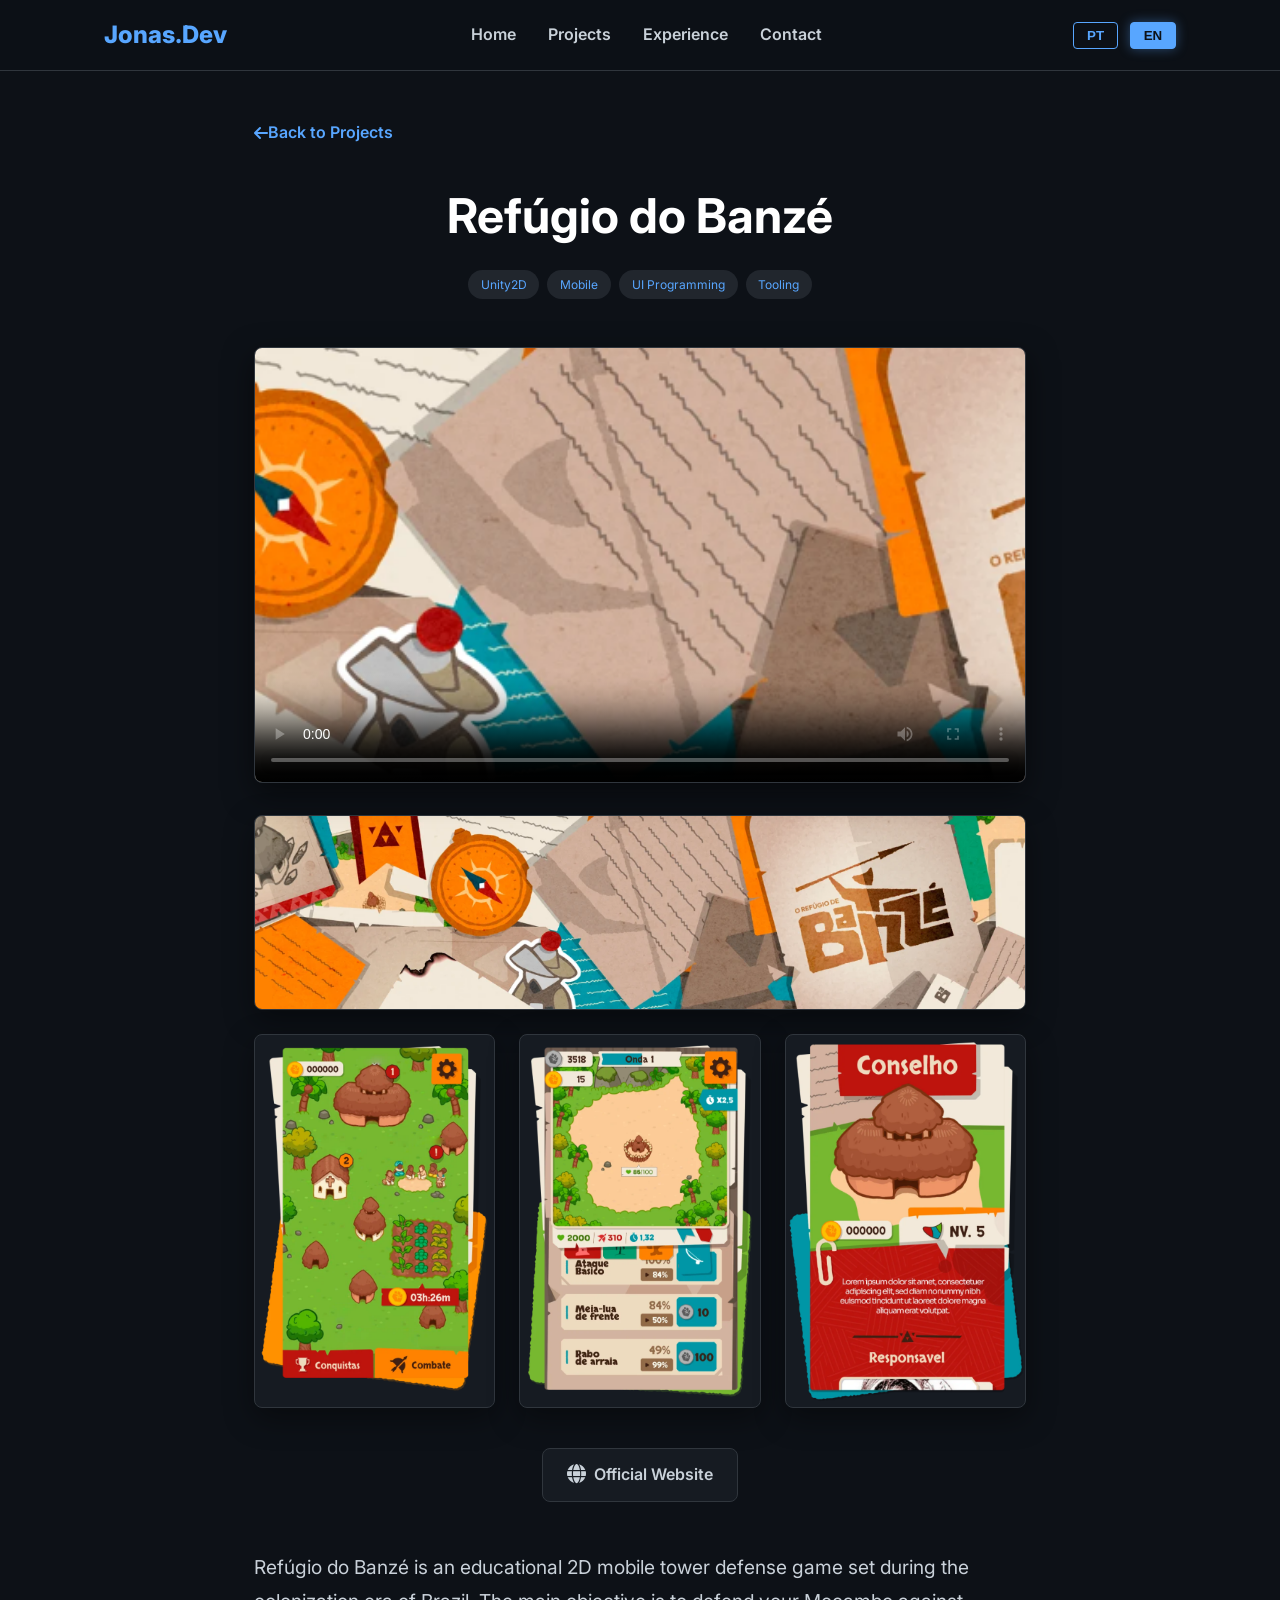
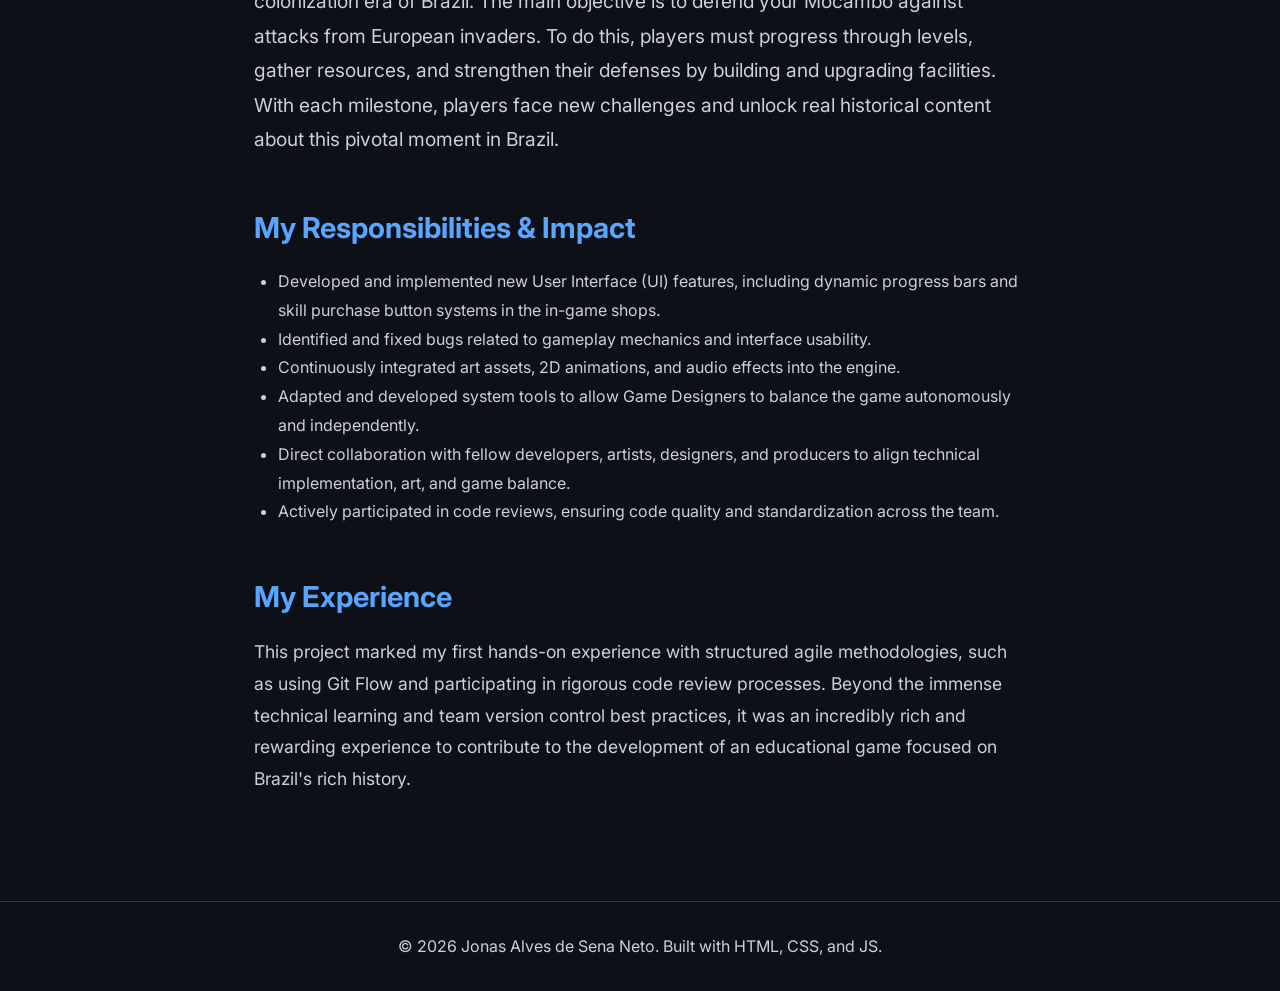
==== commit f99be5d1: "add media on project pages" ====
--- a/banze.html
+++ b/banze.html
@@ -12,7 +12,7 @@
 
     <header>
         <nav>
-            <div class="logo">Jonas.Dev</div>
+            <a href="index.html#inicio" class="logo">Jonas.Dev</a>
             <ul class="nav-links">
                 <li><a href="index.html#inicio" data-i18n="nav_home">Início</a></li>
                 <li><a href="index.html#projetos" data-i18n="nav_projects">Projetos</a></li>
@@ -39,19 +39,27 @@
             </div>
         </div>
 
+        <div class="project-video-container">
+            <video controls playsinline preload="metadata" poster="images/banze midia/banze-banner.png">
+                <source src="images/banze midia/TRAILER FINAL.mp4" type="video/mp4">
+                <source src="images/banze midia/trailer-final.mp4" type="video/mp4">
+                Seu navegador não suporta a reprodução de vídeo.
+            </video>
+        </div>
+
         <div class="project-gallery">
             <div class="gallery-banner">
-                <img src="images/banze-banner.png" alt="O Refúgio de Banzé - Arte Oficial" loading="lazy">
+                <img src="images/banze midia/banze-banner.png" alt="O Refúgio de Banzé - Arte Oficial" loading="lazy">
             </div>
             <div class="gallery-screens">
                 <div class="gallery-item">
-                    <img src="images/banze-screen-1.png" alt="Refúgio do Banzé - Gerenciamento e Exploração" loading="lazy">
+                    <img src="images/banze midia/banze-screen-1.png" alt="Refúgio do Banzé - Gerenciamento e Exploração" loading="lazy">
                 </div>
                 <div class="gallery-item">
-                    <img src="images/banze-screen-2.png" alt="Refúgio do Banzé - Combate e Habilidades" loading="lazy">
+                    <img src="images/banze midia/banze-screen-2.png" alt="Refúgio do Banzé - Combate e Habilidades" loading="lazy">
                 </div>
                 <div class="gallery-item">
-                    <img src="images/banze-screen-3.png" alt="Refúgio do Banzé - Interface do Conselho" loading="lazy">
+                    <img src="images/banze midia/banze-screen-3.png" alt="Refúgio do Banzé - Interface do Conselho" loading="lazy">
                 </div>
             </div>
         </div>
--- a/css/style.css
+++ b/css/style.css
@@ -48,6 +48,13 @@
     font-size: 1.5rem;
     font-weight: 800;
     color: var(--accent-color);
+    text-decoration: none;
+    cursor: pointer;
+    transition: opacity 0.2s ease, filter 0.2s ease;
+}
+
+.logo:hover {
+    filter: brightness(1.2);
 }
 
 .nav-links {
@@ -499,6 +506,76 @@
     background-color: #000;
 }
 
+/* Container para vídeos verticais (formato celular / mobile 9:16) */
+.project-video-container-mobile {
+    position: relative;
+    width: 100%;
+    max-width: 380px;
+    margin: 0 auto 2.5rem;
+    aspect-ratio: 9 / 16;
+    border-radius: 16px;
+    overflow: hidden;
+    border: 1px solid #30363d;
+    box-shadow: 0 16px 40px rgba(0, 0, 0, 0.6);
+    background-color: #000;
+}
+
+.project-video-container-mobile video {
+    width: 100%;
+    height: 100%;
+    display: block;
+    object-fit: cover;
+    border-radius: 16px;
+}
+
+@media (max-width: 480px) {
+    .project-video-container-mobile {
+        max-width: 320px;
+        margin-bottom: 2rem;
+    }
+}
+
+/* --- Par de Vídeos Verticais (Mobile / 9:16 - ex: Grau é Arte) --- */
+.project-videos-mobile-pair {
+    display: flex;
+    justify-content: center;
+    align-items: center;
+    gap: 1.5rem;
+    margin-bottom: 2.5rem;
+    flex-wrap: wrap;
+}
+
+.video-mobile-item {
+    width: 100%;
+    max-width: 320px;
+    aspect-ratio: 9 / 16;
+    border-radius: 16px;
+    overflow: hidden;
+    border: 1px solid #30363d;
+    box-shadow: 0 16px 40px rgba(0, 0, 0, 0.6);
+    background-color: #000;
+}
+
+.video-mobile-item video {
+    width: 100%;
+    height: 100%;
+    display: block;
+    object-fit: cover;
+    border-radius: 16px;
+}
+
+@media (max-width: 680px) {
+    .project-videos-mobile-pair {
+        flex-direction: column;
+        align-items: center;
+        gap: 1.5rem;
+    }
+
+    .video-mobile-item {
+        max-width: 300px;
+    }
+}
+
 /* --- Galeria de Imagens de Projetos --- */
 .project-gallery {
     display: flex;
@@ -614,6 +691,45 @@
     }
     .gallery-screens-5 .gallery-item:nth-child(n) {
         grid-column: span 1;
+    }
+}
+
+/* --- Galeria 3x3 (Grau é Arte) --- */
+.gallery-screens-3x3 {
+    display: grid;
+    grid-template-columns: repeat(3, 1fr);
+    gap: 1.5rem;
+    margin-bottom: 2.5rem;
+}
+
+.gallery-screens-3x3 .gallery-item {
+    aspect-ratio: 16 / 9;
+}
+
+.gallery-screens-3x3 .gallery-item img {
+    width: 100%;
+    height: 100%;
+    object-fit: cover;
+}
+
+@media (max-width: 900px) {
+    .gallery-screens-3x3 {
+        grid-template-columns: repeat(2, 1fr);
+    }
+    .gallery-screens-3x3 .gallery-item:first-child {
+        grid-column: span 2;
+        aspect-ratio: 21 / 9;
+    }
+}
+
+@media (max-width: 600px) {
+    .gallery-screens-3x3 {
+        grid-template-columns: 1fr;
+        gap: 1.2rem;
+    }
+    .gallery-screens-3x3 .gallery-item:first-child {
+        grid-column: span 1;
+        aspect-ratio: 16 / 9;
     }
 }
 
@@ -738,7 +854,9 @@
     font-size: 1.2rem;
 }
 
-.platform-btn.playstore:hover {
+.platform-btn.playstore:hover,
+.platform-btn.appstore:hover,
+.platform-btn.steam:hover {
     border-color: #3bccff;
     color: #3bccff;
 }
@@ -798,4 +916,203 @@
     text-transform: uppercase;
     letter-spacing: 0.5px;
     line-height: 1.3;
+}
+
+/* ==========================================================================
+   Modal Lightbox de Imagens (Estilo Steam / Google Play)
+   ========================================================================== */
+.gallery-item,
+.gallery-banner {
+    cursor: pointer;
+}
+
+.gallery-item img,
+.gallery-banner img {
+    cursor: pointer;
+    transition: transform 0.3s ease, filter 0.3s ease;
+}
+
+.gallery-item:hover img,
+.gallery-banner:hover img {
+    filter: brightness(1.08);
+}
+
+.lightbox-modal {
+    position: fixed;
+    inset: 0;
+    z-index: 99999;
+    background-color: rgba(7, 10, 15, 0.94);
+    backdrop-filter: blur(10px);
+    display: flex;
+    flex-direction: column;
+    justify-content: space-between;
+    align-items: center;
+    opacity: 0;
+    visibility: hidden;
+    transition: opacity 0.3s ease, visibility 0.3s ease;
+    padding: 1.25rem 1rem;
+    box-sizing: border-box;
+    user-select: none;
+}
+
+.lightbox-modal.active {
+    opacity: 1;
+    visibility: visible;
+}
+
+/* Barra Superior */
+.lightbox-header {
+    width: 100%;
+    max-width: 1200px;
+    display: flex;
+    justify-content: space-between;
+    align-items: center;
+    color: #e6edf3;
+    z-index: 10;
+    padding: 0 1rem;
+}
+
+.lightbox-title {
+    font-size: 1rem;
+    font-weight: 500;
+    color: var(--text-secondary);
+    white-space: nowrap;
+    overflow: hidden;
+    text-overflow: ellipsis;
+    max-width: calc(100% - 60px);
+}
+
+.lightbox-close {
+    background: rgba(255, 255, 255, 0.1);
+    border: 1px solid rgba(255, 255, 255, 0.2);
+    color: #fff;
+    width: 42px;
+    height: 42px;
+    border-radius: 50%;
+    display: flex;
+    align-items: center;
+    justify-content: center;
+    font-size: 1.25rem;
+    cursor: pointer;
+    transition: all 0.2s ease;
+}
+
+.lightbox-close:hover {
+    background: rgba(255, 75, 75, 0.85);
+    border-color: rgba(255, 75, 75, 1);
+    transform: scale(1.1);
+}
+
+/* Área Central com Imagem e Setas */
+.lightbox-body {
+    position: relative;
+    width: 100%;
+    max-width: 1400px;
+    flex: 1;
+    display: flex;
+    align-items: center;
+    justify-content: center;
+    margin: 1rem 0;
+    overflow: hidden;
+}
+
+.lightbox-img-wrapper {
+    max-width: 90vw;
+    max-height: 80vh;
+    display: flex;
+    align-items: center;
+    justify-content: center;
+}
+
+.lightbox-img {
+    max-width: 100%;
+    max-height: 80vh;
+    object-fit: contain;
+    border-radius: 8px;
+    box-shadow: 0 25px 60px rgba(0, 0, 0, 0.85);
+    border: 1px solid rgba(255, 255, 255, 0.1);
+    transition: transform 0.2s ease, opacity 0.2s ease;
+}
+
+/* Setas de Navegação (Estilo Google Play / Steam) */
+.lightbox-btn {
+    position: absolute;
+    top: 50%;
+    transform: translateY(-50%);
+    background: rgba(20, 26, 35, 0.85);
+    border: 1px solid rgba(255, 255, 255, 0.2);
+    color: #fff;
+    width: 52px;
+    height: 52px;
+    border-radius: 50%;
+    display: flex;
+    align-items: center;
+    justify-content: center;
+    font-size: 1.4rem;
+    cursor: pointer;
+    transition: all 0.25s ease;
+    z-index: 10;
+    box-shadow: 0 8px 24px rgba(0, 0, 0, 0.6);
+}
+
+.lightbox-btn:hover {
+    background: var(--accent-color);
+    border-color: var(--accent-color);
+    color: #0d1117;
+    transform: translateY(-50%) scale(1.15);
+}
+
+.lightbox-prev {
+    left: 1.5rem;
+}
+
+.lightbox-next {
+    right: 1.5rem;
+}
+
+/* Barra Inferior / Contador */
+.lightbox-footer {
+    display: flex;
+    align-items: center;
+    justify-content: center;
+    gap: 1rem;
+    color: var(--text-secondary);
+    font-size: 0.95rem;
+    font-weight: 500;
+    z-index: 10;
+}
+
+.lightbox-counter {
+    background: rgba(22, 27, 34, 0.85);
+    padding: 0.4rem 1.1rem;
+    border-radius: 20px;
+    border: 1px solid rgba(255, 255, 255, 0.15);
+    color: #e6edf3;
+    font-size: 0.9rem;
+    letter-spacing: 0.5px;
+}
+
+@media (max-width: 768px) {
+    .lightbox-btn {
+        width: 44px;
+        height: 44px;
+        font-size: 1.15rem;
+    }
+
+    .lightbox-prev {
+        left: 0.5rem;
+    }
+
+    .lightbox-next {
+        right: 0.5rem;
+    }
+
+    .lightbox-img-wrapper {
+        max-width: 96vw;
+        max-height: 75vh;
+    }
+
+    .lightbox-img {
+        max-height: 75vh;
+    }
 }
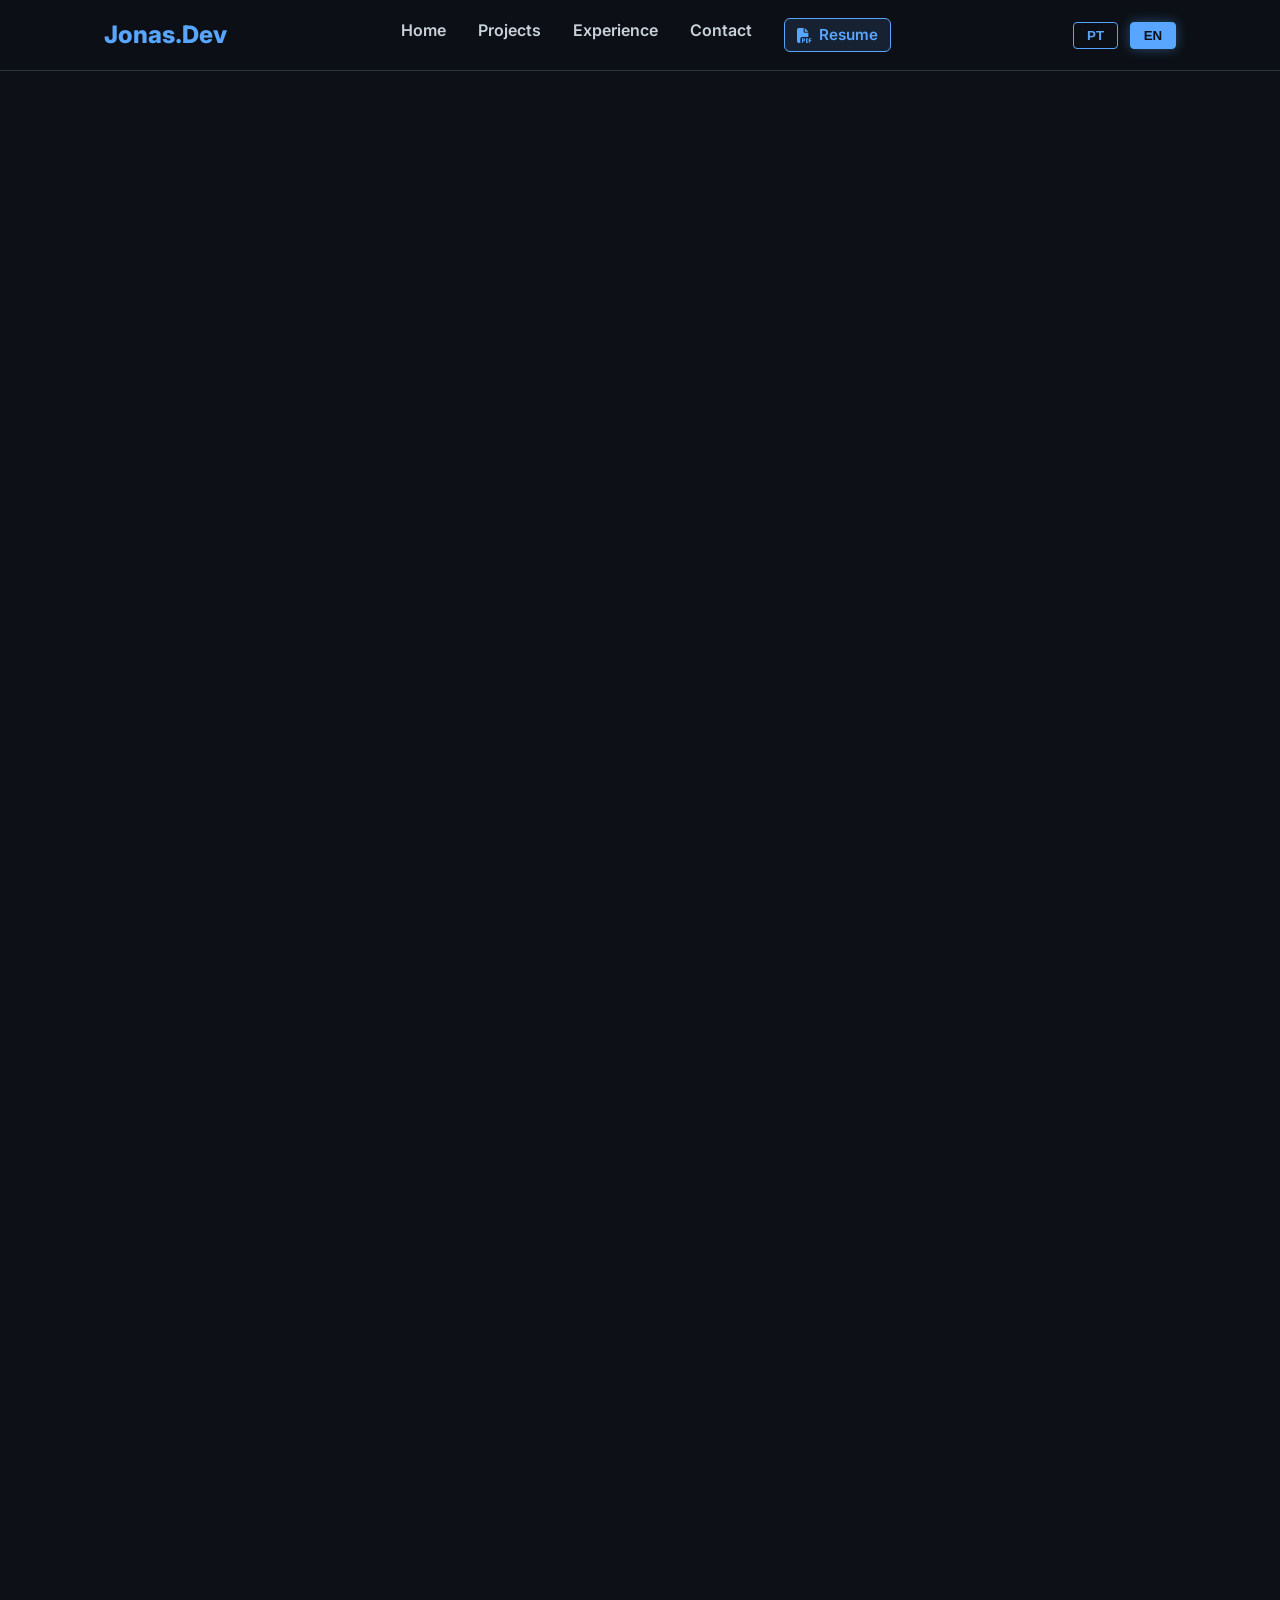
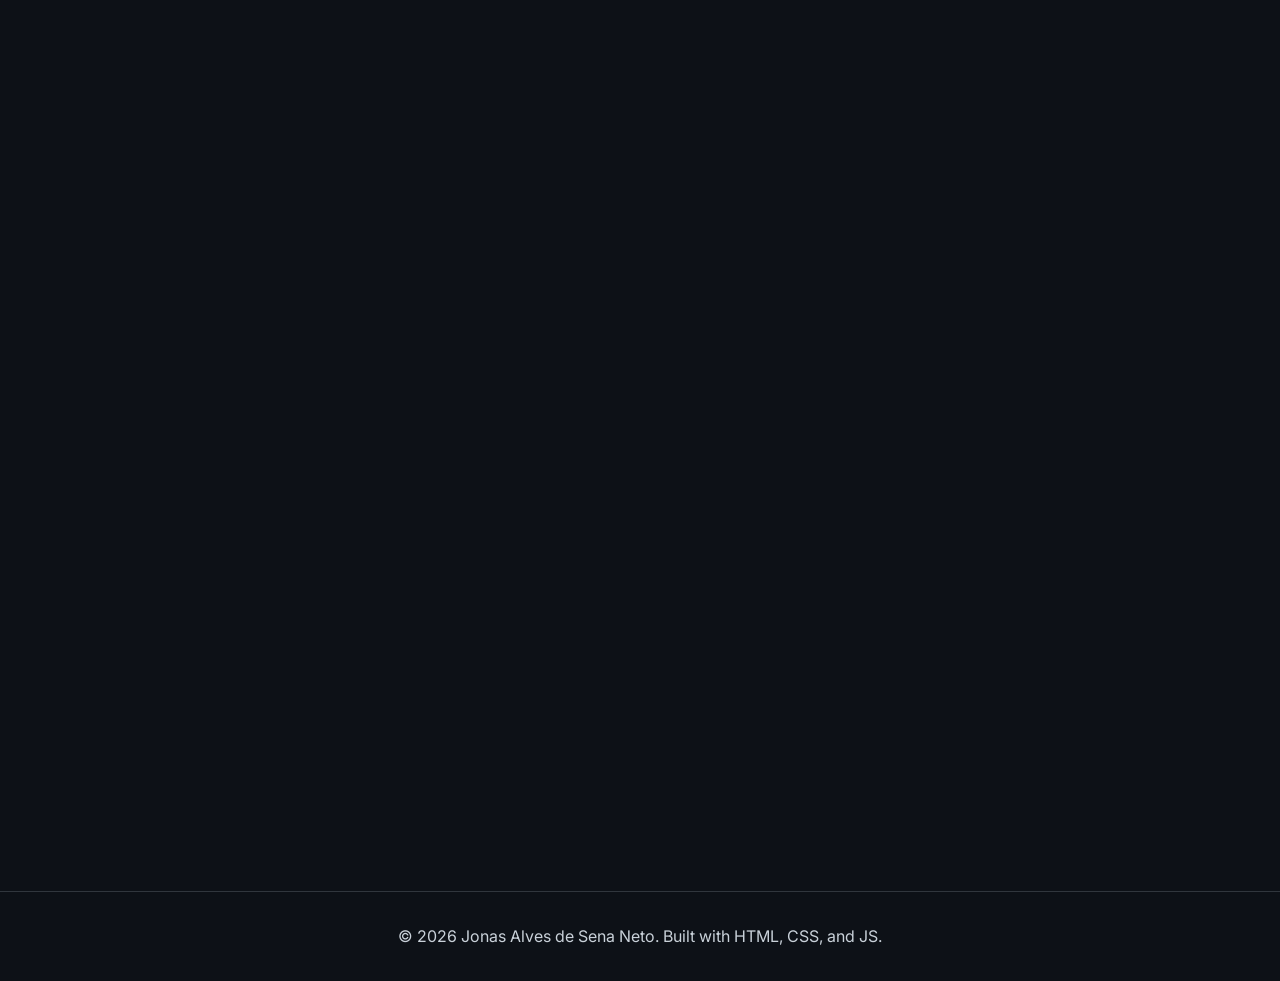
==== commit 9100c70a: "add cv + details" ====
--- a/banze.html
+++ b/banze.html
@@ -18,6 +18,11 @@
                 <li><a href="index.html#projetos" data-i18n="nav_projects">Projetos</a></li>
                 <li><a href="index.html#experiencia" data-i18n="nav_experience">Experiência</a></li>
                 <li><a href="index.html#contato" data-i18n="nav_contact">Contato</a></li>
+                <li>
+                    <a href="cv%20Jonas%20Sena%20PT%202026.docx.pdf" target="_blank" rel="noopener noreferrer" class="nav-resume-btn" data-resume-link>
+                        <i class="fa-solid fa-file-pdf"></i> <span data-i18n="nav_resume">Currículo</span>
+                    </a>
+                </li>
             </ul>
             <div class="lang-buttons">
                 <button data-lang="pt" onclick="changeLanguage('pt')">PT</button>
--- a/css/style.css
+++ b/css/style.css
@@ -74,6 +74,26 @@
     color: var(--accent-color);
 }
 
+.nav-links a.nav-resume-btn {
+    display: inline-flex;
+    align-items: center;
+    gap: 0.4rem;
+    padding: 0.25rem 0.75rem;
+    border-radius: 6px;
+    background-color: rgba(88, 166, 255, 0.12);
+    border: 1px solid var(--accent-color);
+    color: var(--accent-color);
+    font-size: 0.95rem;
+    transition: all 0.25s ease;
+}
+
+.nav-links a.nav-resume-btn:hover {
+    background-color: var(--accent-color);
+    color: var(--bg-color);
+    transform: translateY(-1px);
+    box-shadow: 0 4px 12px rgba(88, 166, 255, 0.35);
+}
+
 .lang-buttons button {
     background-color: transparent;
     border: 1px solid var(--accent-color);
@@ -98,13 +118,32 @@
 
 /* --- Seções Globais --- */
 section {
-    padding: 100px 5% 50px;
-    min-height: 100vh;
+    padding: 60px 5% 40px;
     max-width: 1200px;
     margin: 0 auto;
     display: flex;
     flex-direction: column;
+    scroll-margin-top: 80px;
+}
+
+#inicio {
+    min-height: 100vh;
+    padding-top: 100px;
     justify-content: center;
+}
+
+#projetos {
+    padding-top: 70px;
+}
+
+#experiencia {
+    padding-top: 50px;
+    padding-bottom: 20px;
+}
+
+#contato {
+    padding-top: 20px;
+    padding-bottom: 50px;
 }
 
 .section-title {
@@ -146,6 +185,53 @@
     font-size: 1.1rem;
     max-width: 650px;
     color: #c9d1d9;
+}
+
+/* Botões de Ação na Apresentação (Hero CTA) */
+.intro-actions {
+    display: flex;
+    gap: 1rem;
+    margin-top: 1.8rem;
+    flex-wrap: wrap;
+}
+
+.cta-btn {
+    display: inline-flex;
+    align-items: center;
+    gap: 0.6rem;
+    padding: 0.75rem 1.4rem;
+    border-radius: 8px;
+    font-weight: 600;
+    font-size: 1rem;
+    text-decoration: none;
+    transition: all 0.25s ease;
+    cursor: pointer;
+}
+
+.cta-btn.primary {
+    background-color: var(--accent-color);
+    color: var(--bg-color);
+    border: 2px solid var(--accent-color);
+    box-shadow: 0 4px 14px rgba(88, 166, 255, 0.35);
+}
+
+.cta-btn.primary:hover {
+    background-color: #79b8ff;
+    border-color: #79b8ff;
+    transform: translateY(-2px);
+    box-shadow: 0 6px 20px rgba(88, 166, 255, 0.5);
+}
+
+.cta-btn.secondary {
+    background-color: transparent;
+    color: var(--text-color);
+    border: 2px solid #30363d;
+}
+
+.cta-btn.secondary:hover {
+    border-color: var(--accent-color);
+    color: var(--accent-color);
+    transform: translateY(-2px);
 }
 
 /* Estilos da Foto de Perfil */
@@ -234,6 +320,19 @@
 
     .intro-content h1 {
         font-size: 3rem; /* Reduz um pouco o título no celular */
+    }
+
+    .intro-actions {
+        justify-content: center;
+    }
+}
+
+@media (max-width: 768px) {
+    .nav-links {
+        gap: 0.8rem;
+        font-size: 0.9rem;
+        flex-wrap: wrap;
+        justify-content: center;
     }
 }
 
@@ -399,6 +498,10 @@
     position: relative;
 }
 
+.timeline-item:last-child {
+    margin-bottom: 0.5rem;
+}
+
 .timeline-item::before {
     content: '';
     position: absolute;
@@ -901,10 +1004,10 @@
 
 .project-stats .stat-number {
     display: block;
-    font-size: 1.9rem;
+    font-size: clamp(1.4rem, 2.5vw, 1.9rem);
     font-weight: 800;
     color: var(--accent-color);
-    line-height: 1.1;
+    line-height: 1.15;
 }
 
 .project-stats .stat-label {
@@ -916,6 +1019,77 @@
     text-transform: uppercase;
     letter-spacing: 0.5px;
     line-height: 1.3;
+}
+
+/* --- Banner de Destaque de Premiação (Ex: Eclipse / BGS) --- */
+.project-award-banner {
+    display: flex;
+    align-items: center;
+    gap: 1.5rem;
+    margin: 1.5rem 0 2.5rem 0;
+    padding: 1.5rem 2rem;
+    background: linear-gradient(135deg, rgba(88, 166, 255, 0.08) 0%, rgba(22, 27, 34, 0.95) 100%);
+    border: 1px solid rgba(88, 166, 255, 0.35);
+    border-radius: 14px;
+    box-shadow: 0 4px 25px rgba(0, 0, 0, 0.4), inset 0 1px 0 rgba(88, 166, 255, 0.15);
+}
+
+.project-award-banner .award-icon-wrapper {
+    flex-shrink: 0;
+    width: 64px;
+    height: 64px;
+    border-radius: 50%;
+    background: rgba(88, 166, 255, 0.12);
+    border: 1px solid rgba(88, 166, 255, 0.3);
+    display: flex;
+    align-items: center;
+    justify-content: center;
+    color: var(--accent-color);
+    font-size: 1.8rem;
+    box-shadow: 0 0 20px rgba(88, 166, 255, 0.2);
+}
+
+.project-award-banner .award-info {
+    flex-grow: 1;
+}
+
+.project-award-banner .award-badge {
+    display: inline-flex;
+    align-items: center;
+    gap: 0.5rem;
+    font-size: 0.75rem;
+    font-weight: 700;
+    color: var(--accent-color);
+    text-transform: uppercase;
+    letter-spacing: 1px;
+    margin-bottom: 0.35rem;
+}
+
+.project-award-banner .award-title {
+    font-size: clamp(1.3rem, 2.5vw, 1.7rem);
+    font-weight: 800;
+    color: #ffffff;
+    line-height: 1.25;
+    margin-bottom: 0.25rem;
+}
+
+.project-award-banner .award-subtitle {
+    font-size: 0.95rem;
+    color: #8b949e;
+    line-height: 1.4;
+    margin: 0;
+}
+
+@media (max-width: 600px) {
+    .project-award-banner {
+        flex-direction: column;
+        text-align: center;
+        padding: 1.5rem 1.25rem;
+        gap: 1rem;
+    }
+    .project-award-banner .award-badge {
+        justify-content: center;
+    }
 }
 
 /* ==========================================================================
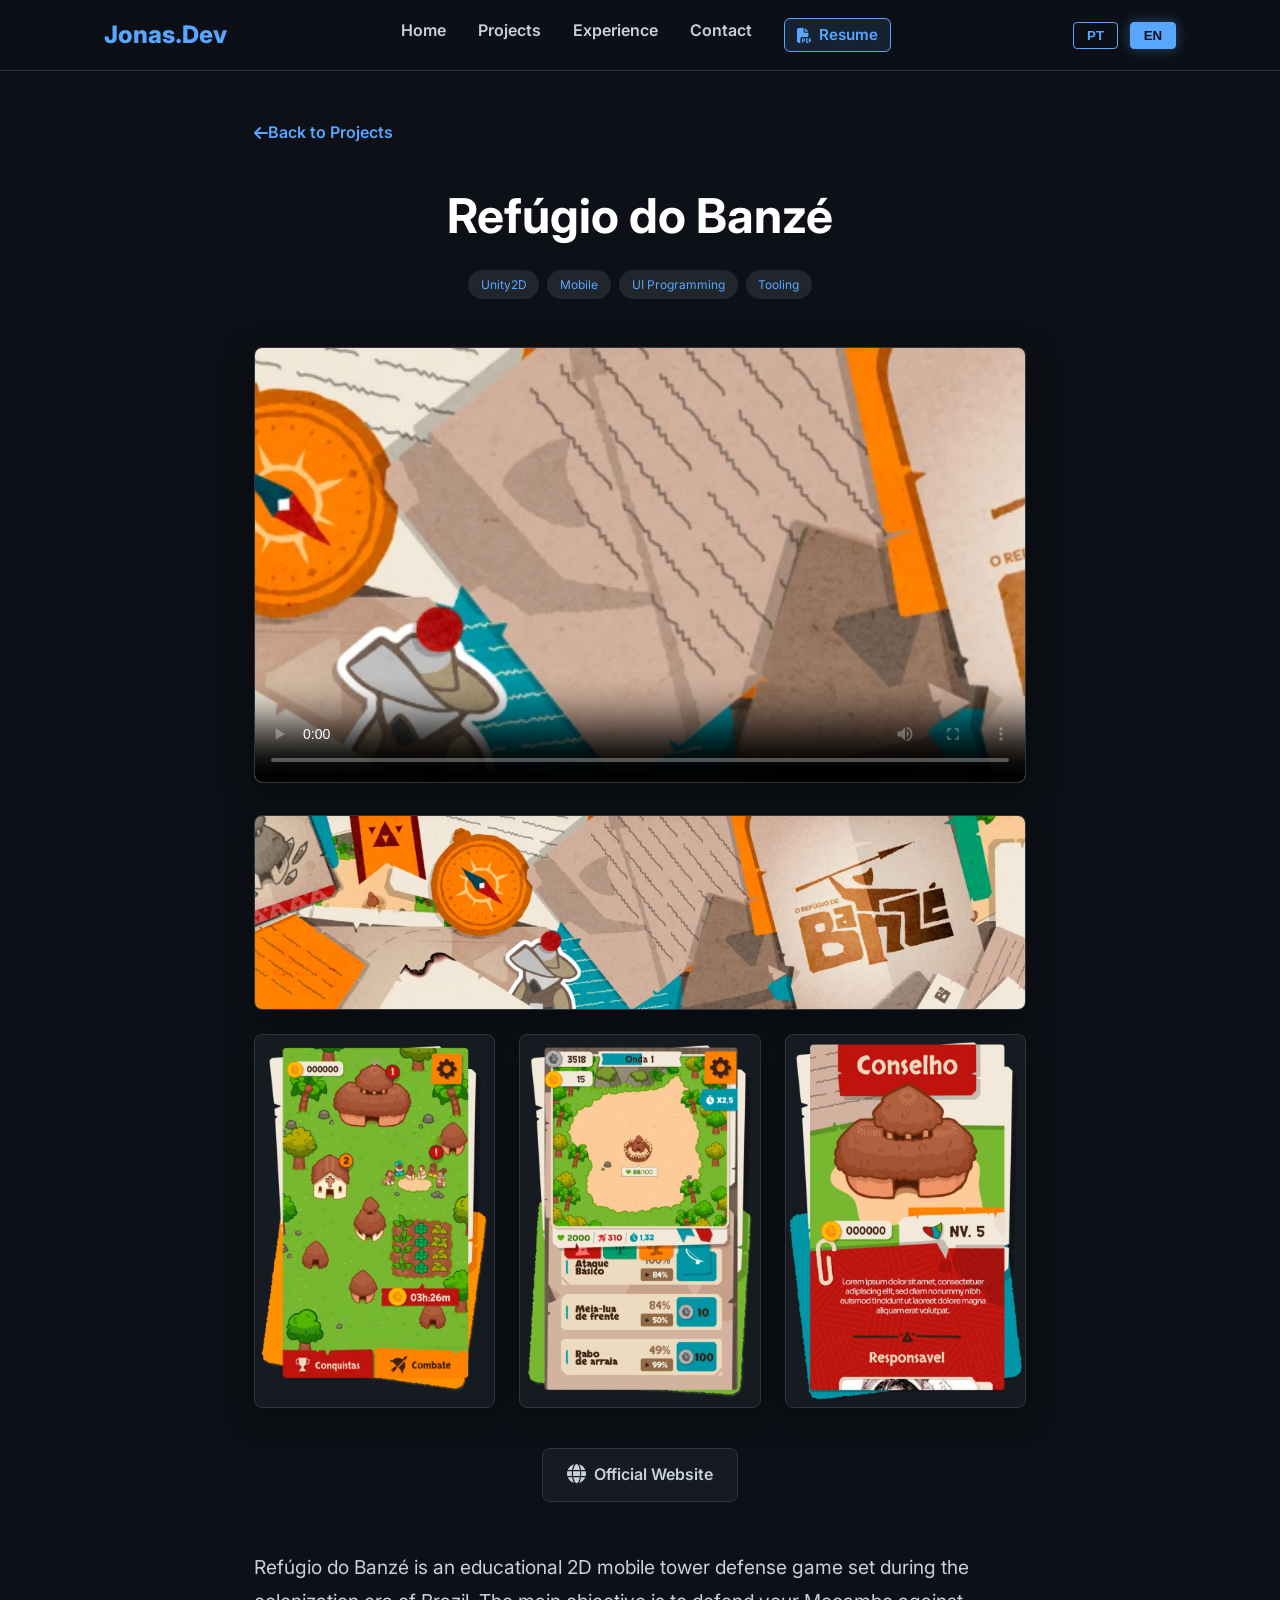
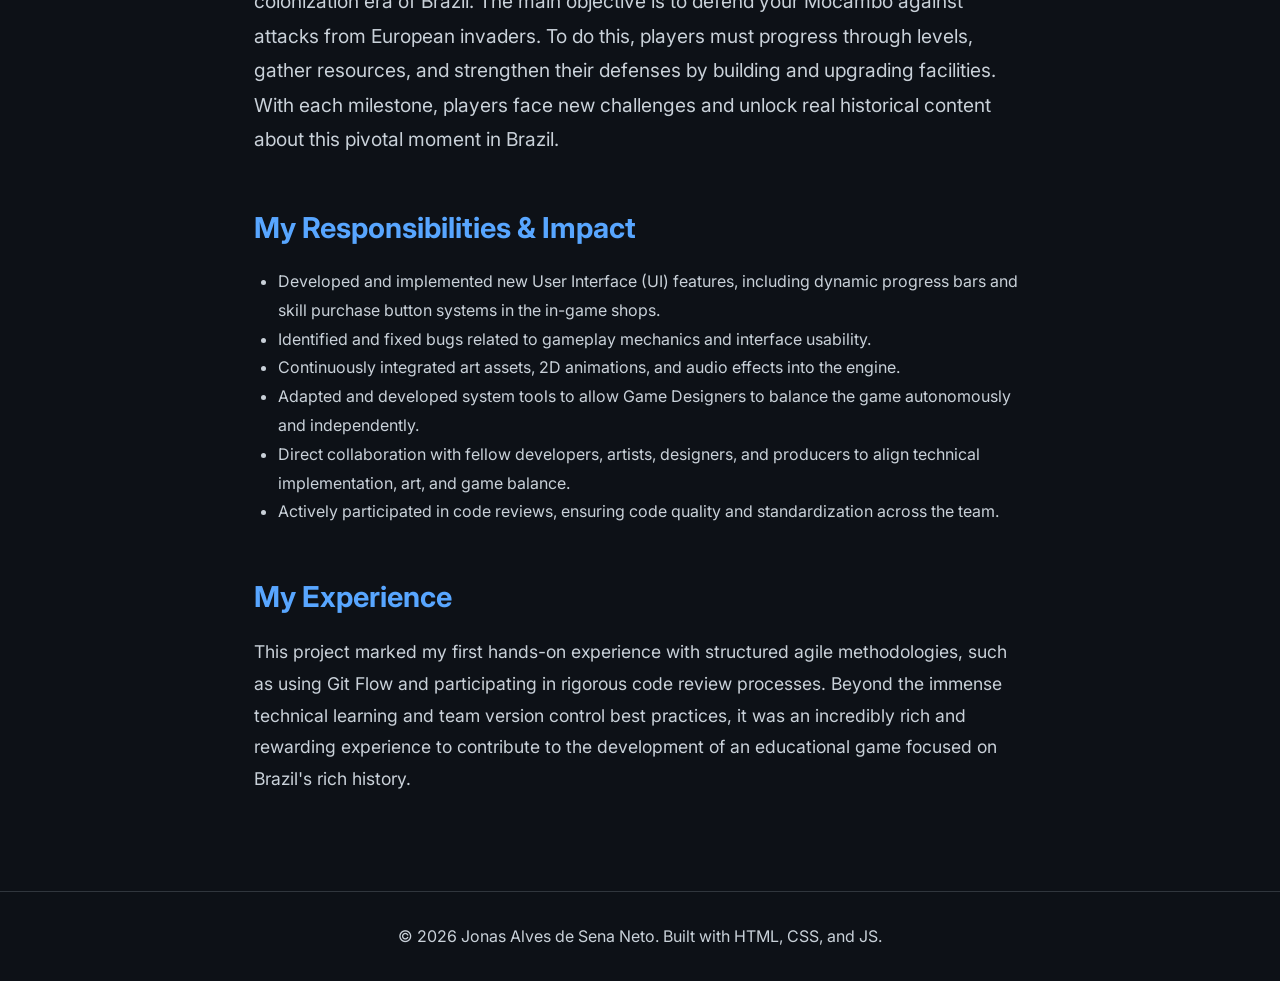
==== commit 11f46b9b: "Add icon" ====
--- a/banze.html
+++ b/banze.html
@@ -6,6 +6,10 @@
     <title data-i18n="page_title_banze">Refúgio do Banzé | Jonas Sena</title>
     <link href="https://fonts.googleapis.com/css2?family=Inter:wght@300;400;600;800&display=swap" rel="stylesheet">
     <link rel="stylesheet" href="https://cdnjs.cloudflare.com/ajax/libs/font-awesome/6.4.0/css/all.min.css">
+    <!-- Favicon -->
+    <link rel="icon" type="image/svg+xml" href="images/favicon.svg">
+    <link rel="icon" type="image/png" href="images/favicon.png">
+    <link rel="apple-touch-icon" href="images/favicon.png">
     <link rel="stylesheet" href="css/style.css">
 </head>
 <body>
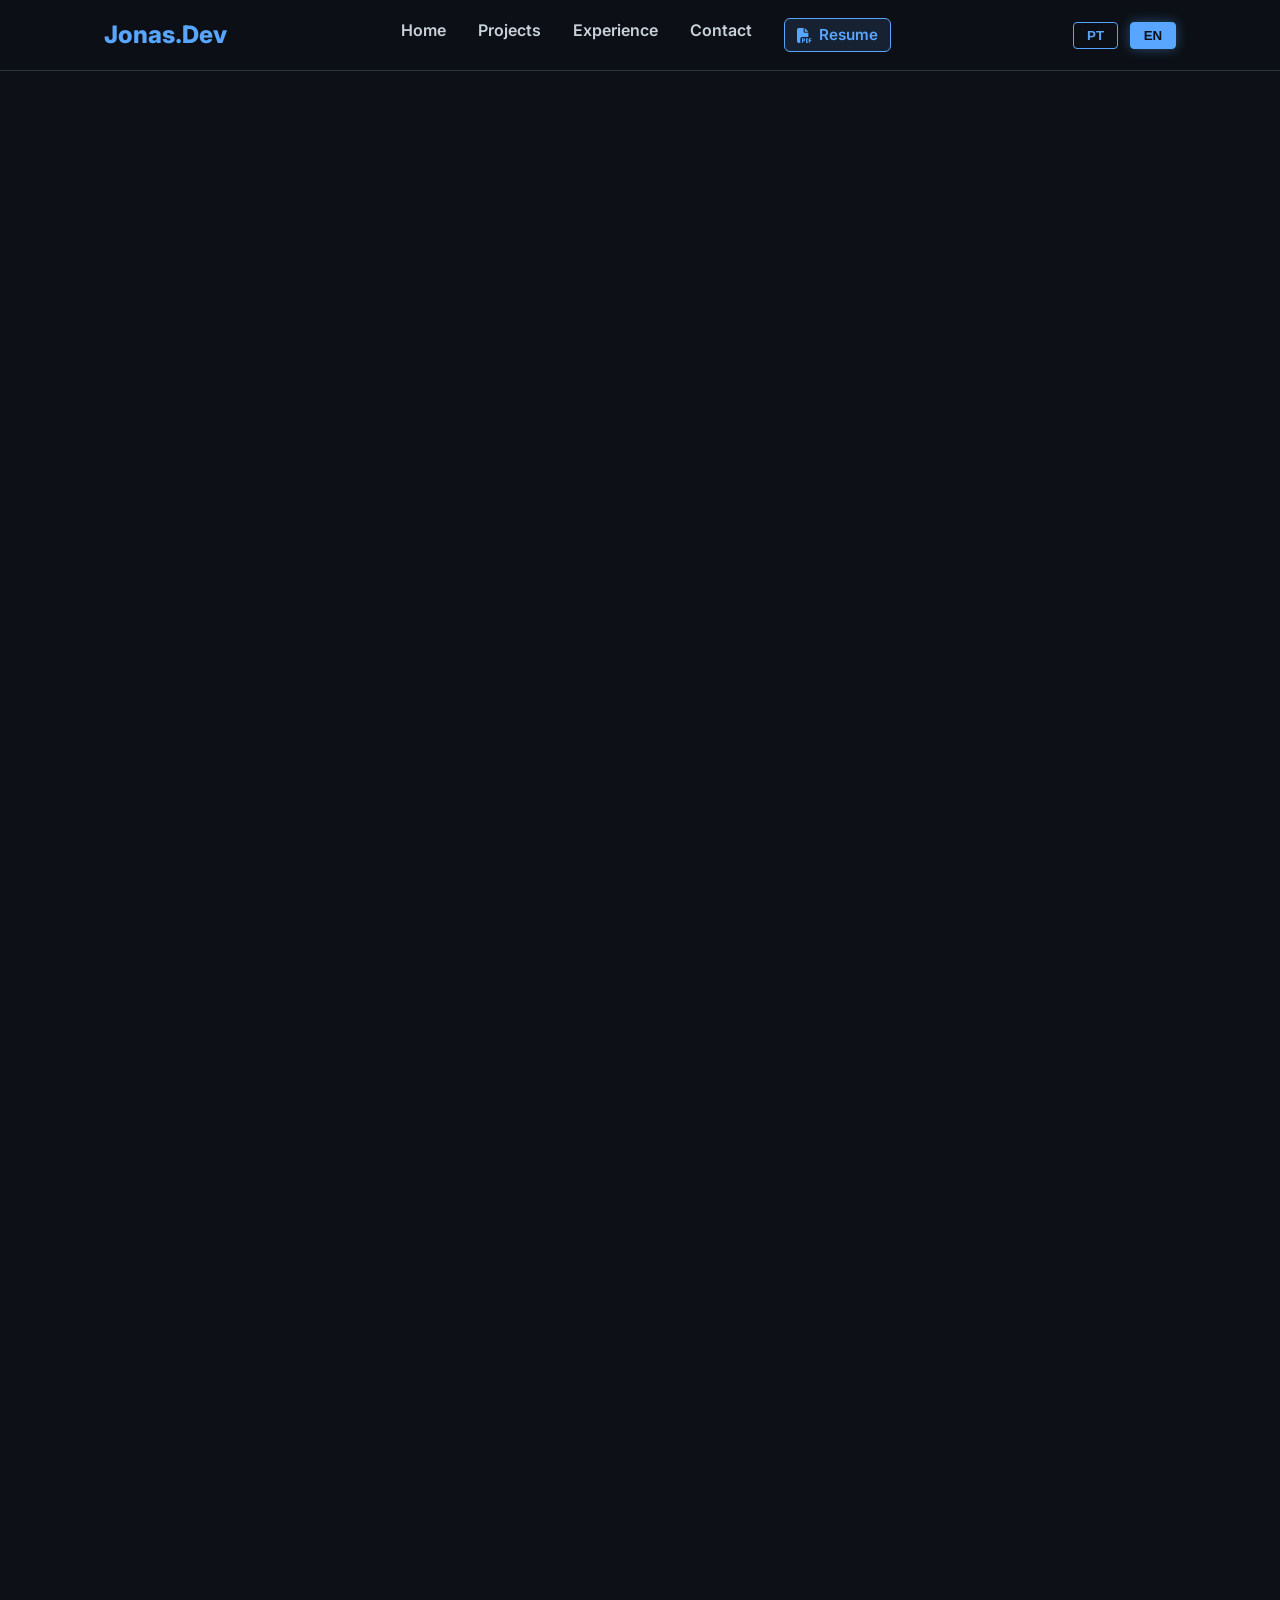
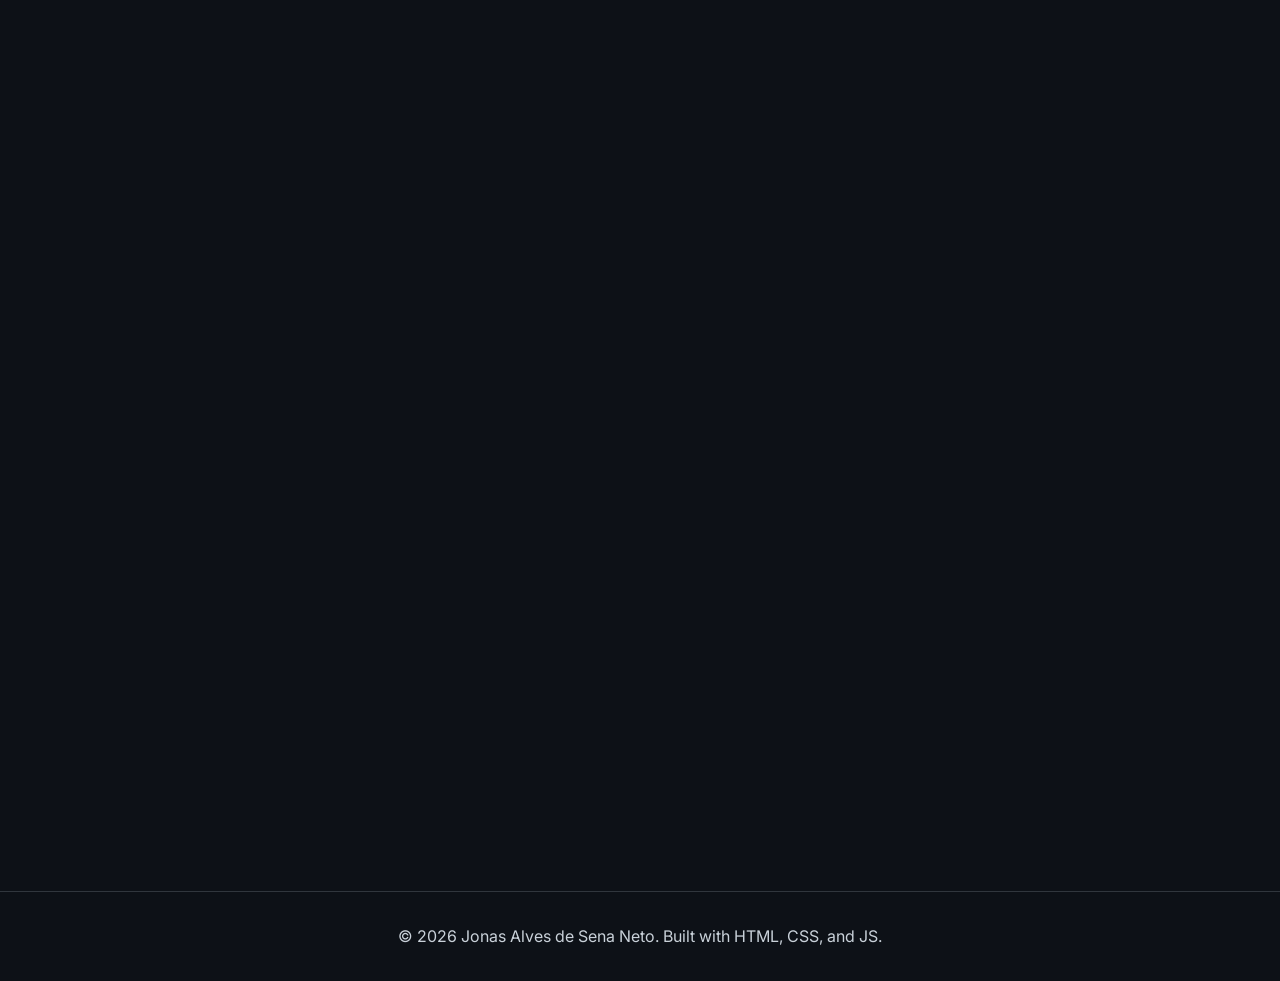
==== commit 9b9b957a: "fix linkedin link and resume name" ====
--- a/banze.html
+++ b/banze.html
@@ -23,7 +23,7 @@
                 <li><a href="index.html#experiencia" data-i18n="nav_experience">Experiência</a></li>
                 <li><a href="index.html#contato" data-i18n="nav_contact">Contato</a></li>
                 <li>
-                    <a href="cv%20Jonas%20Sena%20PT%202026.docx.pdf" target="_blank" rel="noopener noreferrer" class="nav-resume-btn" data-resume-link>
+                    <a href="cv%20Jonas%20Sena%20PT%202026.pdf" target="_blank" rel="noopener noreferrer" class="nav-resume-btn" data-resume-link>
                         <i class="fa-solid fa-file-pdf"></i> <span data-i18n="nav_resume">Currículo</span>
                     </a>
                 </li>
